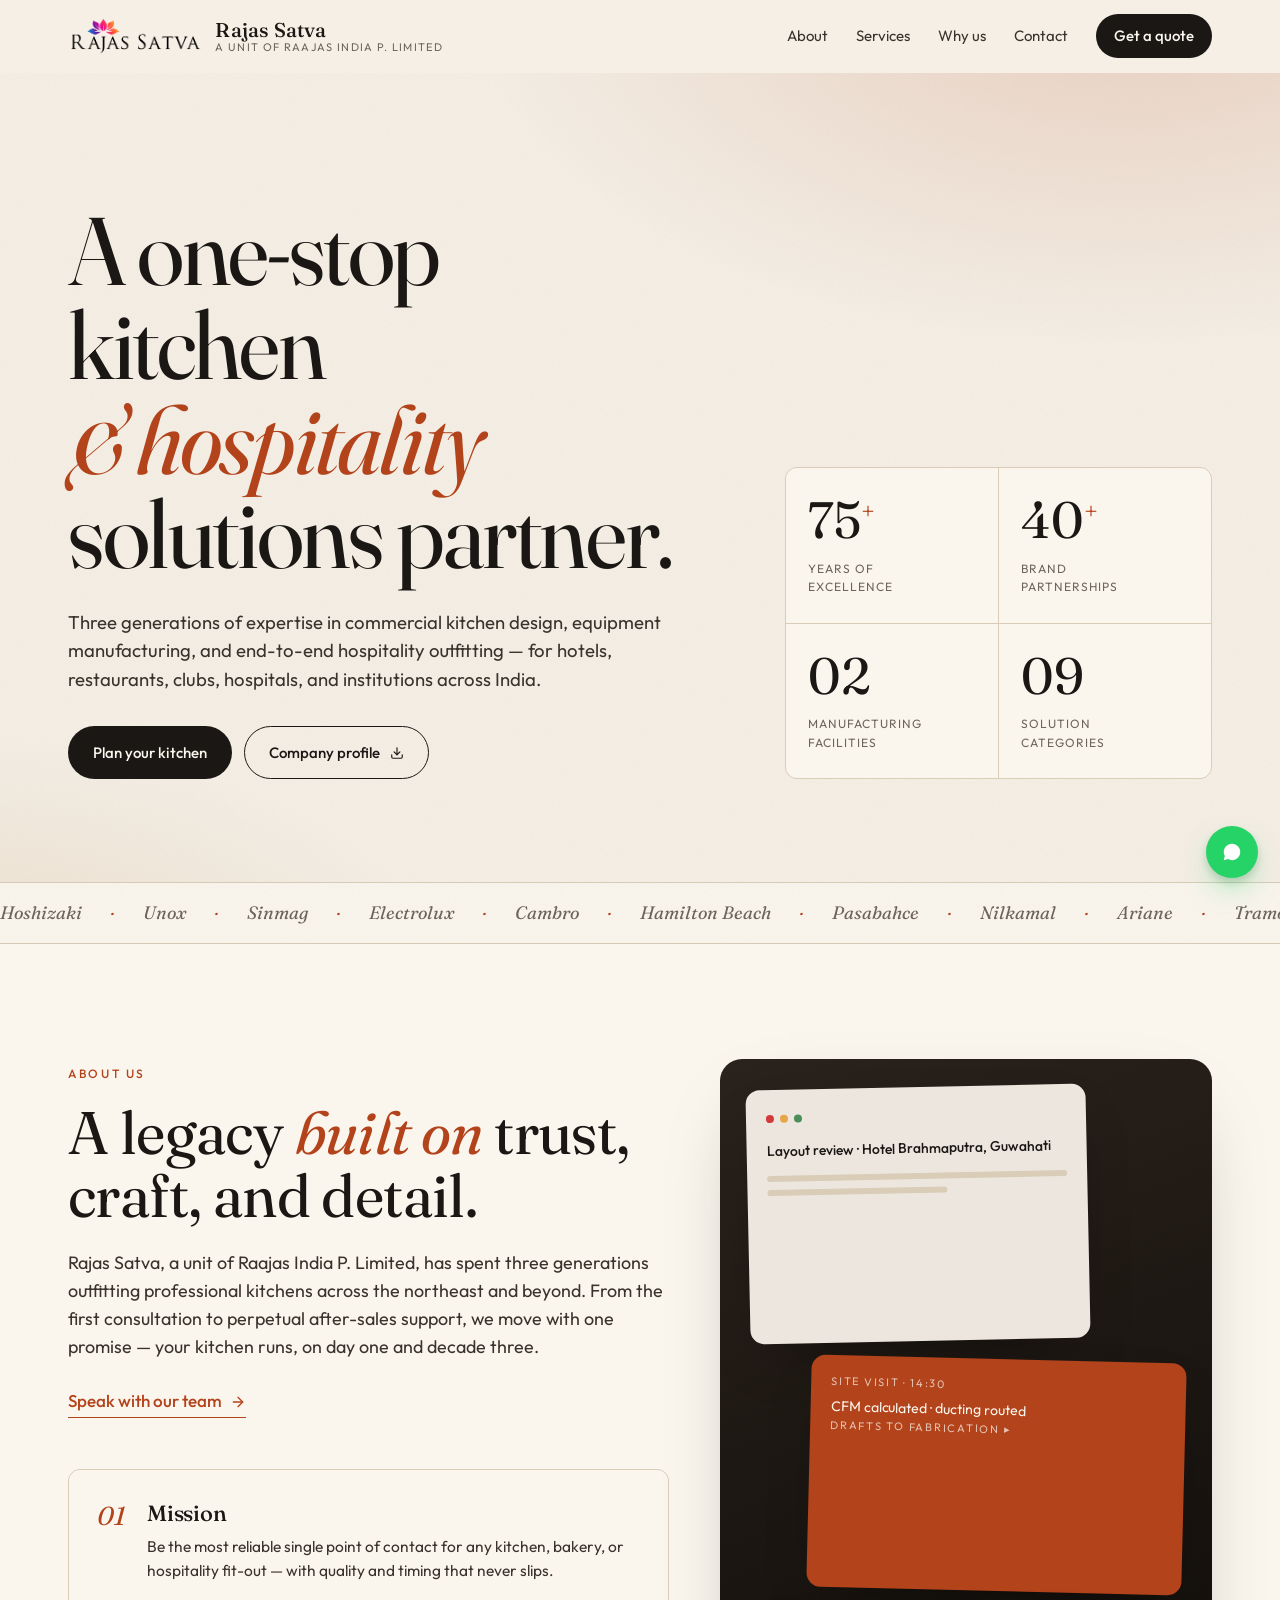
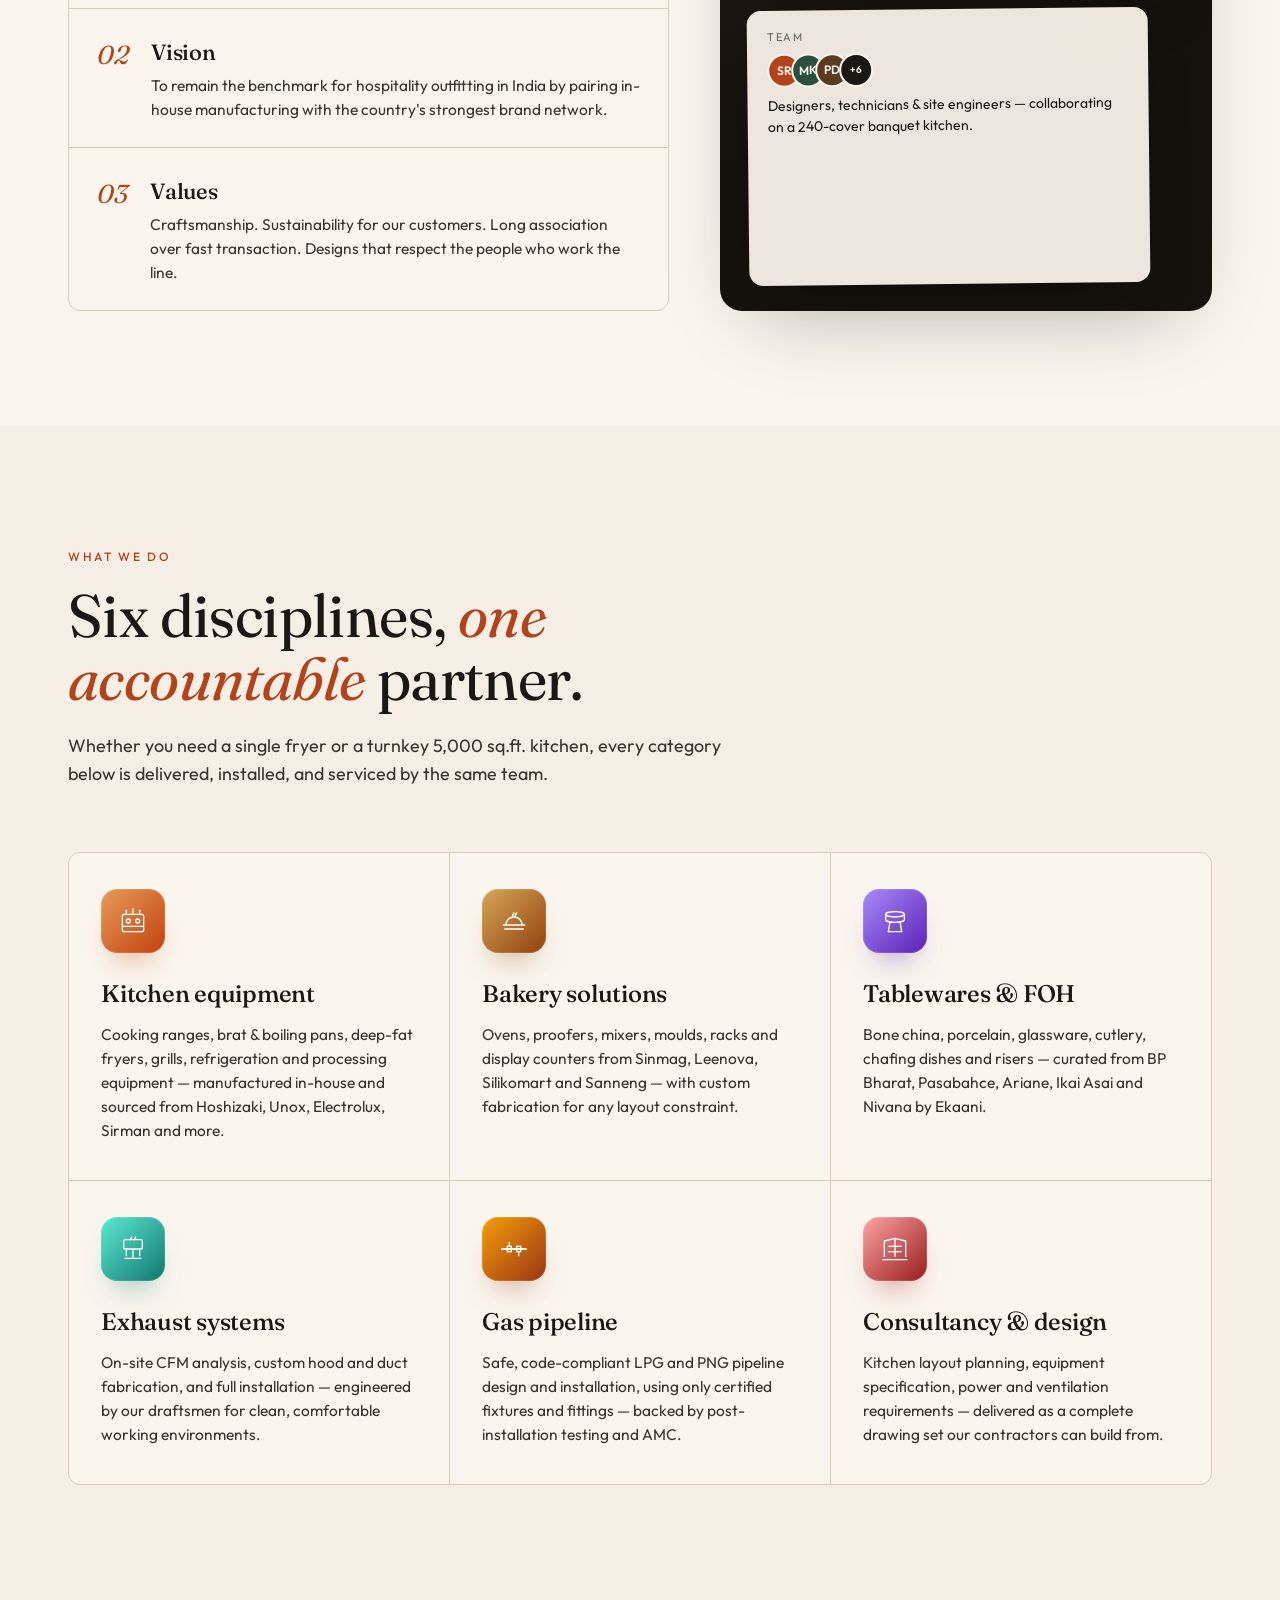
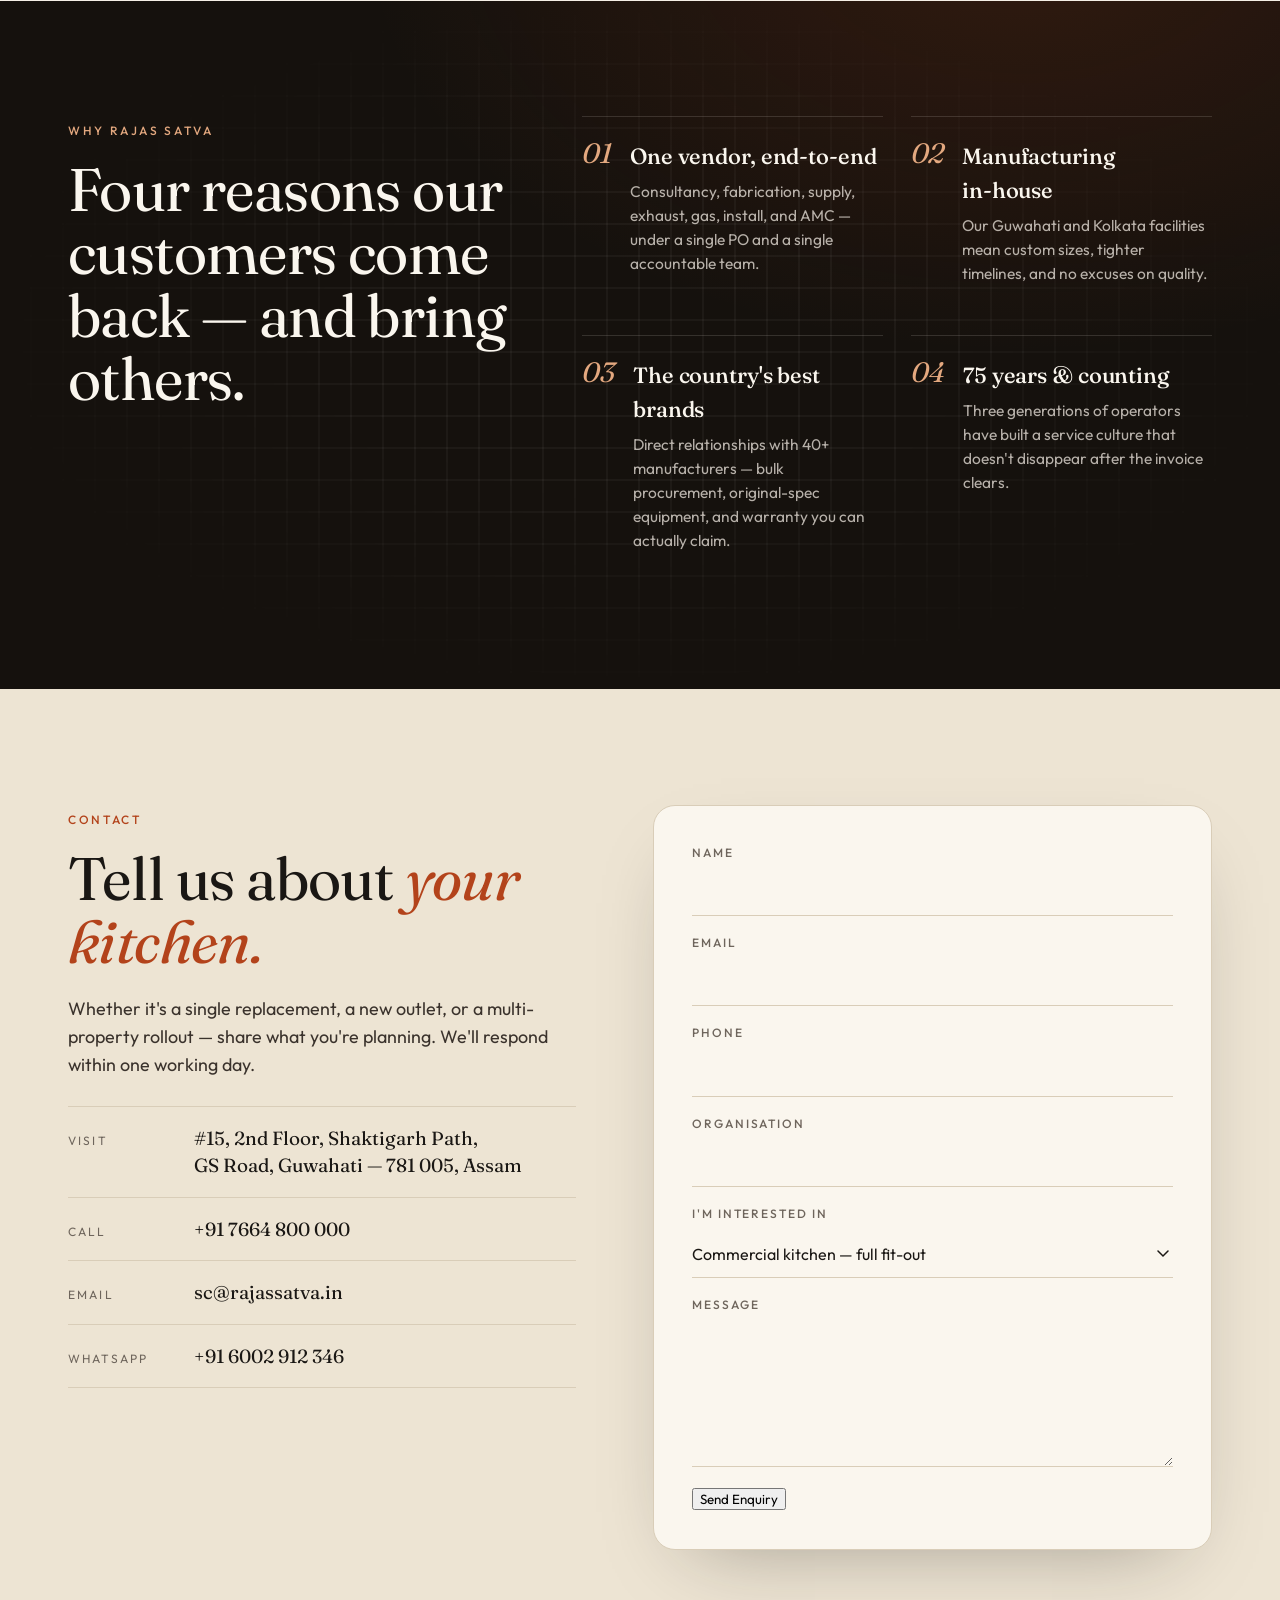
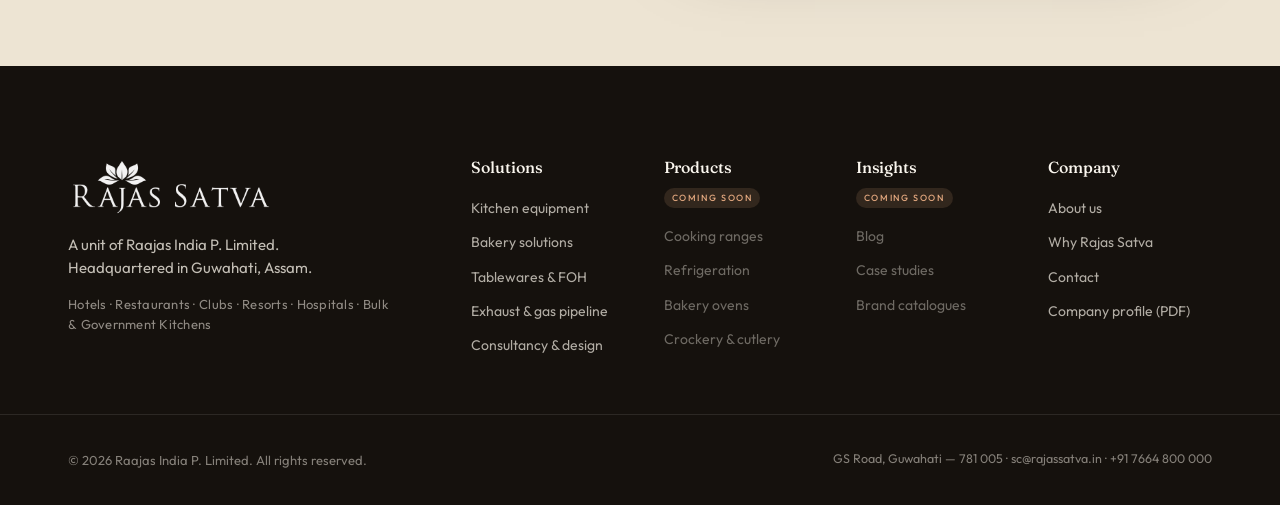
==== index.html @ ffe706c7 "Update index.html" ====
<!DOCTYPE html>
<html lang="en">
<head>
<meta charset="UTF-8" />
<meta name="viewport" content="width=device-width, initial-scale=1.0" />
<meta name="description" content="Rajas Satva — a 75-year legacy in commercial kitchen solutions, bakery equipment, exhaust & gas pipeline systems, and hospitality consultancy. Headquartered in Guwahati, Assam." />
<title>Rajas Satva — Commercial Kitchen Solutions & Hospitality Outfitting</title>
<link rel="preconnect" href="https://fonts.googleapis.com" />
<link rel="preconnect" href="https://fonts.gstatic.com" crossorigin />
<link href="https://fonts.googleapis.com/css2?family=Fraunces:opsz,wght@9..144,300;9..144,400;9..144,500;9..144,600&family=Outfit:wght@300;400;500;600;700&display=swap" rel="stylesheet" />
<link rel="icon" type="image/png" href="images/logo.png" />
<link rel="stylesheet" href="css/style.css" />
</head>
<body>

<a class="skip-link" href="#main">Skip to content</a>

<header class="site-header" id="siteHeader">
  <div class="header-inner">
    <a class="brand" href="#top" aria-label="Rajas Satva home">
      <img src="images/logo.png" alt="Rajas Satva" class="brand-mark" />
      <span class="brand-text">
        <span class="brand-name">Rajas Satva</span>
        <span class="brand-tag">A unit of Raajas India P. Limited</span>
      </span>
    </a>

    <button class="nav-toggle" id="navToggle" aria-controls="primaryNav" aria-expanded="false" aria-label="Toggle navigation">
      <span></span><span></span><span></span>
    </button>

    <nav class="primary-nav" id="primaryNav" aria-label="Primary">
      <a href="#about">About</a>
      <a href="#services">Services</a>
      <a href="#why">Why us</a>
      <a href="#contact">Contact</a>
      <a class="nav-cta" href="#contact">Get a quote</a>
    </nav>
  </div>
</header>

<main id="main">

<section class="hero" id="top">
  <div class="hero-grain" aria-hidden="true"></div>
  <div class="hero-grid">
    <div class="hero-copy">
      <h1 class="hero-title">
        <span class="title-line">A one-stop kitchen</span>
        <span class="title-line italic">&amp; hospitality</span>
        <span class="title-line">solutions partner.</span>
      </h1>
      <p class="hero-lede">
        Three generations of expertise in commercial kitchen design,
        equipment manufacturing, and end-to-end hospitality outfitting —
        for hotels, restaurants, clubs, hospitals, and institutions across India.
      </p>
      <div class="hero-ctas">
        <a class="btn btn-primary" href="#contact">Plan your kitchen</a>
        <a class="btn btn-ghost" href="assets/rajas-satva-company-profile.pdf" target="_blank" rel="noopener">
          <span>Company profile</span>
          <svg width="14" height="14" viewBox="0 0 24 24" fill="none" stroke="currentColor" stroke-width="2" stroke-linecap="round" stroke-linejoin="round" aria-hidden="true"><path d="M21 15v4a2 2 0 0 1-2 2H5a2 2 0 0 1-2-2v-4"/><polyline points="7 10 12 15 17 10"/><line x1="12" y1="15" x2="12" y2="3"/></svg>
        </a>
      </div>
    </div>

    <aside class="hero-stats" aria-label="Company facts">
      <div class="stat">
        <span class="stat-num">75<sup>+</sup></span>
        <span class="stat-label">Years of <br/>excellence</span>
      </div>
      <div class="stat">
        <span class="stat-num">40<sup>+</sup></span>
        <span class="stat-label">Brand <br/>partnerships</span>
      </div>
      <div class="stat">
        <span class="stat-num">02</span>
        <span class="stat-label">Manufacturing <br/>facilities</span>
      </div>
      <div class="stat">
        <span class="stat-num">09</span>
        <span class="stat-label">Solution <br/>categories</span>
      </div>
    </aside>
  </div>

  <div class="ticker" aria-hidden="true">
    <div class="ticker-track">
      <span>Hoshizaki</span><span>·</span><span>Unox</span><span>·</span><span>Sinmag</span><span>·</span><span>Electrolux</span><span>·</span><span>Cambro</span><span>·</span><span>Hamilton Beach</span><span>·</span><span>Pasabahce</span><span>·</span><span>Nilkamal</span><span>·</span><span>Ariane</span><span>·</span><span>Tramontina</span><span>·</span><span>Sirman</span><span>·</span><span>Leenova</span><span>·</span><span>Celfrost</span><span>·</span><span>IFB</span><span>·</span>
      <span>Hoshizaki</span><span>·</span><span>Unox</span><span>·</span><span>Sinmag</span><span>·</span><span>Electrolux</span><span>·</span><span>Cambro</span><span>·</span><span>Hamilton Beach</span><span>·</span><span>Pasabahce</span><span>·</span><span>Nilkamal</span><span>·</span><span>Ariane</span><span>·</span><span>Tramontina</span><span>·</span><span>Sirman</span><span>·</span><span>Leenova</span><span>·</span><span>Celfrost</span><span>·</span><span>IFB</span><span>·</span>
    </div>
  </div>
</section>

<section class="about" id="about">
  <div class="container about-grid">
    <div class="about-intro">
      <p class="eyebrow">About us</p>
      <h2 class="section-title">A legacy <em>built on</em> trust, craft, and detail.</h2>
      <p class="section-lede">
        Rajas Satva, a unit of Raajas India P. Limited, has spent three generations
        outfitting professional kitchens across the northeast and beyond.
        From the first consultation to perpetual after-sales support, we move
        with one promise — your kitchen runs, on day one and decade three.
      </p>
      <a class="link-arrow" href="#contact">Speak with our team
        <svg width="16" height="16" viewBox="0 0 24 24" fill="none" stroke="currentColor" stroke-width="2" stroke-linecap="round" stroke-linejoin="round" aria-hidden="true"><line x1="5" y1="12" x2="19" y2="12"/><polyline points="12 5 19 12 12 19"/></svg>
      </a>
    </div>

    <ul class="pillars" role="list">
      <li class="pillar">
        <span class="pillar-num">01</span>
        <h3>Mission</h3>
        <p>Be the most reliable single point of contact for any kitchen, bakery, or hospitality fit-out — with quality and timing that never slips.</p>
      </li>
      <li class="pillar">
        <span class="pillar-num">02</span>
        <h3>Vision</h3>
        <p>To remain the benchmark for hospitality outfitting in India by pairing in-house manufacturing with the country's strongest brand network.</p>
      </li>
      <li class="pillar">
        <span class="pillar-num">03</span>
        <h3>Values</h3>
        <p>Craftsmanship. Sustainability for our customers. Long association over fast transaction. Designs that respect the people who work the line.</p>
      </li>
    </ul>

    <figure class="collab" aria-hidden="true">
      <div class="collab-stack">
        <div class="collab-card collab-card--a">
          <span class="dot"></span><span class="dot"></span><span class="dot"></span>
          <p>Layout review · Hotel Brahmaputra, Guwahati</p>
          <div class="collab-bar"></div>
          <div class="collab-bar short"></div>
        </div>
        <div class="collab-card collab-card--b">
          <p class="tiny">Site visit · 14:30</p>
          <p>CFM calculated · ducting routed</p>
          <p class="tiny">Drafts to fabrication ▸</p>
        </div>
        <div class="collab-card collab-card--c">
          <p class="tiny">Team</p>
          <div class="avatars">
            <span class="av av-1">SR</span>
            <span class="av av-2">MK</span>
            <span class="av av-3">PD</span>
            <span class="av av-4">+6</span>
          </div>
          <p>Designers, technicians &amp; site engineers — collaborating on a 240-cover banquet kitchen.</p>
        </div>
      </div>
      <figcaption class="sr-only">Illustration of the Rajas Satva team collaborating on a kitchen project.</figcaption>
    </figure>
  </div>
</section>

<section class="services" id="services">
  <div class="container">
    <div class="section-head">
      <p class="eyebrow">What we do</p>
      <h2 class="section-title">Six disciplines, <em>one accountable</em> partner.</h2>
      <p class="section-lede">
        Whether you need a single fryer or a turnkey 5,000 sq.ft. kitchen,
        every category below is delivered, installed, and serviced by the same team.
      </p>
    </div>

    <div class="service-grid">

      <article class="service" style="--g1:#E89B5B; --g2:#C2410C;">
        <div class="service-icon">
          <svg viewBox="0 0 48 48" fill="none" aria-hidden="true">
            <rect x="8" y="14" width="32" height="26" rx="3" stroke="currentColor" stroke-width="2"/>
            <circle cx="17" cy="24" r="3" stroke="currentColor" stroke-width="2"/>
            <circle cx="31" cy="24" r="3" stroke="currentColor" stroke-width="2"/>
            <line x1="8" y1="32" x2="40" y2="32" stroke="currentColor" stroke-width="2"/>
            <line x1="14" y1="14" x2="14" y2="8" stroke="currentColor" stroke-width="2" stroke-linecap="round"/>
            <line x1="24" y1="14" x2="24" y2="6" stroke="currentColor" stroke-width="2" stroke-linecap="round"/>
            <line x1="34" y1="14" x2="34" y2="8" stroke="currentColor" stroke-width="2" stroke-linecap="round"/>
          </svg>
        </div>
        <h3>Kitchen equipment</h3>
        <p>Cooking ranges, brat &amp; boiling pans, deep-fat fryers, grills, refrigeration and processing equipment — manufactured in-house and sourced from Hoshizaki, Unox, Electrolux, Sirman and more.</p>
      </article>

      <article class="service" style="--g1:#D4A857; --g2:#92400E;">
        <div class="service-icon">
          <svg viewBox="0 0 48 48" fill="none" aria-hidden="true">
            <path d="M12 30c0-7 5-12 12-12s12 5 12 12" stroke="currentColor" stroke-width="2"/>
            <line x1="8" y1="30" x2="40" y2="30" stroke="currentColor" stroke-width="2" stroke-linecap="round"/>
            <line x1="10" y1="36" x2="38" y2="36" stroke="currentColor" stroke-width="2" stroke-linecap="round"/>
            <path d="M22 18c-1-3 1-5 2-6M26 18c-1-3 1-5 2-6" stroke="currentColor" stroke-width="2" stroke-linecap="round"/>
          </svg>
        </div>
        <h3>Bakery solutions</h3>
        <p>Ovens, proofers, mixers, moulds, racks and display counters from Sinmag, Leenova, Silikomart and Sanneng — with custom fabrication for any layout constraint.</p>
      </article>

      <article class="service" style="--g1:#A78BFA; --g2:#5B21B6;">
        <div class="service-icon">
          <svg viewBox="0 0 48 48" fill="none" aria-hidden="true">
            <ellipse cx="24" cy="14" rx="14" ry="4" stroke="currentColor" stroke-width="2"/>
            <path d="M10 14v8c0 2 6 4 14 4s14-2 14-4v-8" stroke="currentColor" stroke-width="2"/>
            <path d="M16 28l-2 12M32 28l2 12" stroke="currentColor" stroke-width="2" stroke-linecap="round"/>
            <line x1="14" y1="40" x2="34" y2="40" stroke="currentColor" stroke-width="2" stroke-linecap="round"/>
          </svg>
        </div>
        <h3>Tablewares &amp; FOH</h3>
        <p>Bone china, porcelain, glassware, cutlery, chafing dishes and risers — curated from BP Bharat, Pasabahce, Ariane, Ikai Asai and Nivana by Ekaani.</p>
      </article>

      <article class="service" style="--g1:#5EEAD4; --g2:#0F766E;">
        <div class="service-icon">
          <svg viewBox="0 0 48 48" fill="none" aria-hidden="true">
            <rect x="10" y="10" width="28" height="14" rx="2" stroke="currentColor" stroke-width="2"/>
            <path d="M14 24v10M24 24v14M34 24v10" stroke="currentColor" stroke-width="2" stroke-linecap="round"/>
            <path d="M22 6c0 2-2 2-2 4M28 6c0 2-2 2-2 4" stroke="currentColor" stroke-width="2" stroke-linecap="round"/>
            <line x1="12" y1="38" x2="36" y2="38" stroke="currentColor" stroke-width="2" stroke-linecap="round"/>
          </svg>
        </div>
        <h3>Exhaust systems</h3>
        <p>On-site CFM analysis, custom hood and duct fabrication, and full installation — engineered by our draftsmen for clean, comfortable working environments.</p>
      </article>

      <article class="service" style="--g1:#F59E0B; --g2:#9A3412;">
        <div class="service-icon">
          <svg viewBox="0 0 48 48" fill="none" aria-hidden="true">
            <line x1="6" y1="24" x2="42" y2="24" stroke="currentColor" stroke-width="3" stroke-linecap="round"/>
            <rect x="14" y="20" width="6" height="8" stroke="currentColor" stroke-width="2"/>
            <rect x="28" y="20" width="6" height="8" stroke="currentColor" stroke-width="2"/>
            <line x1="17" y1="20" x2="17" y2="14" stroke="currentColor" stroke-width="2" stroke-linecap="round"/>
            <line x1="31" y1="28" x2="31" y2="34" stroke="currentColor" stroke-width="2" stroke-linecap="round"/>
          </svg>
        </div>
        <h3>Gas pipeline</h3>
        <p>Safe, code-compliant LPG and PNG pipeline design and installation, using only certified fixtures and fittings — backed by post-installation testing and AMC.</p>
      </article>

      <article class="service" style="--g1:#FCA5A5; --g2:#991B1B;">
        <div class="service-icon">
          <svg viewBox="0 0 48 48" fill="none" aria-hidden="true">
            <path d="M8 36V12l16-4 16 4v24" stroke="currentColor" stroke-width="2" stroke-linejoin="round"/>
            <line x1="14" y1="20" x2="34" y2="20" stroke="currentColor" stroke-width="2"/>
            <line x1="14" y1="28" x2="34" y2="28" stroke="currentColor" stroke-width="2"/>
            <line x1="24" y1="8" x2="24" y2="36" stroke="currentColor" stroke-width="2"/>
            <line x1="6" y1="40" x2="42" y2="40" stroke="currentColor" stroke-width="2" stroke-linecap="round"/>
          </svg>
        </div>
        <h3>Consultancy &amp; design</h3>
        <p>Kitchen layout planning, equipment specification, power and ventilation requirements — delivered as a complete drawing set our contractors can build from.</p>
      </article>

    </div>
  </div>
</section>

<section class="why" id="why">
  <div class="container why-grid">
    <header class="why-head">
      <p class="eyebrow eyebrow-light">Why Rajas Satva</p>
      <h2 class="section-title section-title--light">Four reasons our customers come back — and bring others.</h2>
    </header>

    <ol class="why-list" role="list">
      <li>
        <span class="why-num">01</span>
        <div>
          <h3>One vendor, end&#8209;to&#8209;end</h3>
          <p>Consultancy, fabrication, supply, exhaust, gas, install, and AMC — under a single PO and a single accountable team.</p>
        </div>
      </li>
      <li>
        <span class="why-num">02</span>
        <div>
          <h3>Manufacturing in‑house</h3>
          <p>Our Guwahati and Kolkata facilities mean custom sizes, tighter timelines, and no excuses on quality.</p>
        </div>
      </li>
      <li>
        <span class="why-num">03</span>
        <div>
          <h3>The country's best brands</h3>
          <p>Direct relationships with 40+ manufacturers — bulk procurement, original-spec equipment, and warranty you can actually claim.</p>
        </div>
      </li>
      <li>
        <span class="why-num">04</span>
        <div>
          <h3>75 years &amp; counting</h3>
          <p>Three generations of operators have built a service culture that doesn't disappear after the invoice clears.</p>
        </div>
      </li>
    </ol>
  </div>
</section>

<section class="contact" id="contact">
  <div class="container contact-grid">
    <div class="contact-info">
      <p class="eyebrow">Contact</p>
      <h2 class="section-title">Tell us about <em>your kitchen.</em></h2>
      <p class="section-lede">
        Whether it's a single replacement, a new outlet, or a multi-property
        rollout — share what you're planning. We'll respond within one working day.
      </p>

      <ul class="contact-list" role="list">
        <li>
          <span class="ci-label">Visit</span>
          <span class="ci-value">#15, 2nd Floor, Shaktigarh Path,<br/>GS Road, Guwahati &mdash; 781 005, Assam</span>
        </li>
        <li>
          <span class="ci-label">Call</span>
          <a class="ci-value" href="tel:+917664800000">+91 7664 800 000</a>
        </li>
        <li>
          <span class="ci-label">Email</span>
          <a class="ci-value" href="mailto:sc@rajassatva.in">sc@rajassatva.in</a>
        </li>
        <li>
          <span class="ci-label">WhatsApp</span>
          <a class="ci-value" href="https://wa.me/916002912346" target="_blank" rel="noopener">+91 6002 912 346</a>
        </li>
      </ul>
    </div>

    <form 
  action="https://formsubmit.co/sco@rajassatva.in" 
  method="POST" 
  class="contact-form"
>

  <!-- Hidden settings -->

  <input type="hidden" name="_subject" value="New Enquiry - Rajas Satva">
  <input type="hidden" name="_captcha" value="false">
  <input type="hidden" name="_template" value="table">
  <input type="hidden" name="_next" value="https://rajassatva.com/thank-you.html">

  <!-- Form Fields -->

  <div class="field">
    <label>Name</label>
    <input type="text" name="name" required>
  </div>

  <div class="field">
    <label>Email</label>
    <input type="email" name="email" required>
  </div>

  <div class="field">
    <label>Phone</label>
    <input type="tel" name="phone">
  </div>

  <div class="field">
    <label>Organisation</label>
    <input type="text" name="organisation">
  </div>

  <div class="field">
    <label>I'm interested in</label>
    <select name="interest">
      <option>Commercial kitchen — full fit-out</option>
      <option>Bakery setup</option>
      <option>Equipment supply</option>
      <option>Tablewares & FOH</option>
      <option>Exhaust / gas pipeline</option>
      <option>Consultancy & design</option>
      <option>Something else</option>
    </select>
  </div>

  <div class="field">
    <label>Message</label>
    <textarea name="message" rows="5" required></textarea>
  </div>

<button type="submit">Send Enquiry</button>

</form>
  </div>
</section>

</main>

<footer class="site-footer">
  <div class="container footer-grid">
    <div class="footer-brand">
      <img src="images/logo.png" alt="Rajas Satva" class="brand-mark brand-mark--lg" />
      <p>A unit of Raajas India P. Limited.<br/>Headquartered in Guwahati, Assam.</p>
      <p class="footer-cred">Hotels · Restaurants · Clubs · Resorts · Hospitals · Bulk &amp; Government Kitchens</p>
    </div>

    <nav class="footer-nav" aria-label="Sitemap">
      <div>
        <h4>Solutions</h4>
        <ul>
          <li><a href="#services">Kitchen equipment</a></li>
          <li><a href="#services">Bakery solutions</a></li>
          <li><a href="#services">Tablewares &amp; FOH</a></li>
          <li><a href="#services">Exhaust &amp; gas pipeline</a></li>
          <li><a href="#services">Consultancy &amp; design</a></li>
        </ul>
      </div>
      <div>
        <h4>Products
          <span class="soon">Coming soon</span>
        </h4>
        <ul class="muted">
          <li><a href="#">Cooking ranges</a></li>
          <li><a href="#">Refrigeration</a></li>
          <li><a href="#">Bakery ovens</a></li>
          <li><a href="#">Crockery &amp; cutlery</a></li>
        </ul>
      </div>
      <div>
        <h4>Insights
          <span class="soon">Coming soon</span>
        </h4>
        <ul class="muted">
          <li><a href="#">Blog</a></li>
          <li><a href="#">Case studies</a></li>
          <li><a href="#">Brand catalogues</a></li>
        </ul>
      </div>
      <div>
        <h4>Company</h4>
        <ul>
          <li><a href="#about">About us</a></li>
          <li><a href="#why">Why Rajas Satva</a></li>
          <li><a href="#contact">Contact</a></li>
          <li><a href="assets/rajas-satva-company-profile.pdf" target="_blank" rel="noopener">Company profile (PDF)</a></li>
        </ul>
      </div>
    </nav>
  </div>

  <div class="footer-base">
    <div class="container footer-base-inner">
      <p>&copy; <span id="year">2026</span> Raajas India P. Limited. All rights reserved.</p>
      <p class="muted-small">GS Road, Guwahati — 781 005 · sc@rajassatva.in · +91 7664 800 000</p>
    </div>
  </div>
</footer>

<a href="https://wa.me/916002912346" class="whatsapp-fab" target="_blank" rel="noopener" aria-label="Chat on WhatsApp">
  <svg viewBox="0 0 32 32" width="22" height="22" aria-hidden="true">
    <path fill="currentColor" d="M19.11 17.43c-.27-.13-1.59-.78-1.84-.87-.25-.09-.43-.13-.6.13-.18.27-.69.87-.85 1.05-.16.18-.31.2-.58.07-.27-.13-1.13-.42-2.16-1.34-.8-.71-1.34-1.59-1.5-1.86-.16-.27-.02-.42.12-.55.12-.12.27-.31.4-.47.13-.16.18-.27.27-.45.09-.18.04-.34-.02-.47-.07-.13-.6-1.45-.83-1.99-.22-.52-.44-.45-.6-.46l-.51-.01c-.18 0-.47.07-.71.34-.25.27-.94.92-.94 2.24 0 1.32.97 2.6 1.1 2.78.13.18 1.9 2.91 4.6 4.08.64.28 1.14.45 1.53.58.64.2 1.22.17 1.68.1.51-.08 1.59-.65 1.81-1.27.22-.62.22-1.16.16-1.27-.07-.11-.25-.18-.52-.31zM16 4C9.37 4 4 9.37 4 16c0 2.12.55 4.11 1.51 5.84L4 28l6.34-1.65A11.94 11.94 0 0 0 16 28c6.63 0 12-5.37 12-12S22.63 4 16 4z"/>
  </svg>
</a>

<script src="js/main.js" defer></script>
</body>
</html>
---- css/style.css ----
/* =========================================================
   Rajas Satva — site styles
   Editorial / refined / warm-tonal aesthetic.
   Display: Fraunces · Body: Outfit
   ========================================================= */

:root {
  --ink: #1a1714;
  --ink-soft: #3a322c;
  --paper: #f5efe6;
  --paper-warm: #ede4d3;
  --cream: #faf6ee;
  --rule: #d9cdb8;
  --accent: #b3431b;       /* burnt copper */
  --accent-deep: #7d2d11;
  --accent-soft: #e3a87f;
  --gold: #b88845;
  --night: #15110d;
  --night-2: #1f1a14;
  --muted: #6e655c;

  --r-sm: 6px;
  --r-md: 12px;
  --r-lg: 22px;
  --r-xl: 36px;

  --shadow-1: 0 1px 0 rgba(26,23,20,0.04), 0 6px 14px -8px rgba(26,23,20,0.18);
  --shadow-2: 0 30px 80px -40px rgba(26,23,20,0.4);

  --max: 1240px;
  --pad: clamp(20px, 4vw, 48px);

  --serif: "Fraunces", "Cormorant Garamond", Georgia, serif;
  --sans: "Outfit", -apple-system, BlinkMacSystemFont, "Segoe UI", sans-serif;
}

* { box-sizing: border-box; }

html { scroll-behavior: smooth; }

body {
  margin: 0;
  font-family: var(--sans);
  color: var(--ink);
  background: var(--paper);
  font-size: 17px;
  line-height: 1.55;
  -webkit-font-smoothing: antialiased;
  text-rendering: optimizeLegibility;
}

img { max-width: 100%; display: block; }

a { color: inherit; text-decoration: none; }

button { font-family: inherit; cursor: pointer; }

.skip-link {
  position: absolute; left: -9999px; top: 0;
  background: var(--ink); color: var(--cream);
  padding: 10px 14px; border-radius: 4px; z-index: 100;
}
.skip-link:focus { left: 12px; top: 12px; }

.sr-only {
  position: absolute; width: 1px; height: 1px;
  padding: 0; margin: -1px; overflow: hidden;
  clip: rect(0,0,0,0); border: 0;
}

.container {
  max-width: var(--max);
  margin: 0 auto;
  padding-left: var(--pad);
  padding-right: var(--pad);
}

/* =========================================================
   HEADER
   ========================================================= */

.site-header {
  position: sticky;
  top: 0;
  z-index: 50;
  background: rgba(245, 239, 230, 0.78);
  backdrop-filter: saturate(140%) blur(14px);
  -webkit-backdrop-filter: saturate(140%) blur(14px);
  border-bottom: 1px solid transparent;
  transition: border-color .25s ease, background .25s ease;
}
.site-header.scrolled {
  border-bottom-color: var(--rule);
  background: rgba(245, 239, 230, 0.92);
}

.header-inner {
  max-width: var(--max);
  margin: 0 auto;
  padding: 14px var(--pad);
  display: flex;
  align-items: center;
  justify-content: space-between;
  gap: 24px;
}

.brand {
  display: inline-flex;
  align-items: center;
  gap: 12px;
  min-height: 44px;
}
.brand-mark { height: 42px; width: auto; }
.brand-mark--lg { height: 64px; }
.brand-text { display: flex; flex-direction: column; line-height: 1.05; }
.brand-name {
  font-family: var(--serif);
  font-weight: 500;
  font-size: 20px;
  letter-spacing: 0.01em;
}
.brand-tag {
  font-size: 11px;
  letter-spacing: 0.12em;
  text-transform: uppercase;
  color: var(--muted);
  margin-top: 2px;
}

.primary-nav {
  display: flex;
  align-items: center;
  gap: 28px;
  font-size: 15px;
}
.primary-nav a {
  position: relative;
  padding: 6px 0;
  color: var(--ink-soft);
  transition: color .2s ease;
}
.primary-nav a:hover { color: var(--accent); }
.primary-nav a:not(.nav-cta)::after {
  content: "";
  position: absolute;
  left: 0; right: 100%;
  bottom: -2px;
  height: 1px;
  background: currentColor;
  transition: right .25s ease;
}
.primary-nav a:not(.nav-cta):hover::after { right: 0; }

.nav-cta {
  background: var(--ink);
  color: var(--cream) !important;
  padding: 10px 18px !important;
  border-radius: 999px;
  font-weight: 500;
  transition: background .2s ease, transform .2s ease;
}
.nav-cta:hover {
  background: var(--accent);
  transform: translateY(-1px);
}

.nav-toggle {
  display: none;
  border: 1px solid var(--rule);
  background: transparent;
  border-radius: 8px;
  padding: 10px;
  width: 44px; height: 44px;
}
.nav-toggle span {
  display: block;
  width: 20px; height: 1.5px;
  background: var(--ink);
  margin: 4px auto;
  transition: transform .25s ease, opacity .25s ease;
}
.nav-toggle[aria-expanded="true"] span:nth-child(1) { transform: translateY(5.5px) rotate(45deg); }
.nav-toggle[aria-expanded="true"] span:nth-child(2) { opacity: 0; }
.nav-toggle[aria-expanded="true"] span:nth-child(3) { transform: translateY(-5.5px) rotate(-45deg); }

@media (max-width: 880px) {
  .nav-toggle { display: block; }
  .primary-nav {
    position: fixed;
    inset: 70px 0 auto 0;
    flex-direction: column;
    align-items: stretch;
    gap: 0;
    background: var(--cream);
    border-bottom: 1px solid var(--rule);
    padding: 8px var(--pad) 24px;
    transform: translateY(-110%);
    transition: transform .3s ease;
  }
  .primary-nav a {
    padding: 16px 0;
    border-bottom: 1px solid var(--rule);
  }
  .primary-nav .nav-cta { margin-top: 16px; align-self: start; }
  .primary-nav.is-open { transform: translateY(0); }
}

/* =========================================================
   TYPOGRAPHY UTILITIES
   ========================================================= */

.eyebrow {
  display: inline-block;
  font-size: 12px;
  letter-spacing: 0.22em;
  text-transform: uppercase;
  color: var(--accent);
  margin: 0 0 18px;
  font-weight: 500;
}
.eyebrow-light { color: var(--accent-soft); }

.section-title {
  font-family: var(--serif);
  font-weight: 400;
  font-size: clamp(34px, 5.2vw, 60px);
  line-height: 1.05;
  letter-spacing: -0.01em;
  margin: 0 0 22px;
  color: var(--ink);
}
.section-title em {
  font-style: italic;
  color: var(--accent);
  font-weight: 400;
}
.section-title--light { color: var(--cream); }
.section-title--light em { color: var(--accent-soft); }

.section-lede {
  font-size: clamp(16px, 1.4vw, 18px);
  color: var(--ink-soft);
  max-width: 56ch;
  margin: 0 0 28px;
}

.link-arrow {
  display: inline-flex;
  align-items: center;
  gap: 8px;
  font-weight: 500;
  border-bottom: 1px solid currentColor;
  padding-bottom: 2px;
  color: var(--accent);
  transition: gap .2s ease;
}
.link-arrow:hover { gap: 14px; }

/* =========================================================
   BUTTONS
   ========================================================= */

.btn {
  display: inline-flex;
  align-items: center;
  justify-content: center;
  gap: 10px;
  padding: 14px 24px;
  border-radius: 999px;
  font-weight: 500;
  font-size: 15px;
  border: 1px solid transparent;
  transition: transform .2s ease, background .2s ease, color .2s ease, border-color .2s ease, box-shadow .2s ease;
  cursor: pointer;
  white-space: nowrap;
}
.btn-primary {
  background: var(--ink);
  color: var(--cream);
}
.btn-primary:hover {
  background: var(--accent);
  transform: translateY(-1px);
  box-shadow: 0 12px 28px -16px var(--accent);
}
.btn-ghost {
  background: transparent;
  color: var(--ink);
  border-color: var(--ink);
}
.btn-ghost:hover {
  background: var(--ink);
  color: var(--cream);
}
.btn-block { width: 100%; padding: 16px 24px; }

/* =========================================================
   HERO
   ========================================================= */

.hero {
  position: relative;
  overflow: hidden;
  padding: clamp(48px, 8vw, 110px) 0 0;
  background:
    radial-gradient(1100px 600px at 88% -10%, rgba(179, 67, 27, 0.18), transparent 60%),
    radial-gradient(900px 500px at -5% 110%, rgba(184, 136, 69, 0.18), transparent 60%),
    var(--paper);
}
.hero-grain {
  position: absolute; inset: 0;
  pointer-events: none;
  background-image: url("data:image/svg+xml;utf8,<svg xmlns='http://www.w3.org/2000/svg' width='220' height='220'><filter id='n'><feTurbulence type='fractalNoise' baseFrequency='0.85' numOctaves='2' stitchTiles='stitch'/><feColorMatrix values='0 0 0 0 0.1  0 0 0 0 0.09  0 0 0 0 0.07  0 0 0 0.4 0'/></filter><rect width='100%' height='100%' filter='url(%23n)' opacity='0.45'/></svg>");
  opacity: 0.18;
  mix-blend-mode: multiply;
}

.hero-grid {
  max-width: var(--max);
  margin: 0 auto;
  padding: 0 var(--pad);
  display: grid;
  grid-template-columns: 1.5fr 1fr;
  gap: clamp(32px, 6vw, 96px);
  align-items: end;
  padding-bottom: clamp(60px, 8vw, 110px);
  position: relative;
  z-index: 1;
}

.hero-copy { padding-top: 28px; }

.hero-title {
  font-family: var(--serif);
  font-weight: 400;
  font-size: clamp(44px, 7.5vw, 96px);
  line-height: 0.98;
  letter-spacing: -0.025em;
  margin: 0 0 28px;
  color: var(--ink);
}
.title-line {
  display: block;
  opacity: 0;
  transform: translateY(20px);
  animation: rise .9s cubic-bezier(.2,.8,.2,1) forwards;
}
.title-line:nth-child(1) { animation-delay: .05s; }
.title-line:nth-child(2) { animation-delay: .18s; }
.title-line:nth-child(3) { animation-delay: .31s; }
.title-line.italic { font-style: italic; color: var(--accent); }

@keyframes rise {
  to { opacity: 1; transform: translateY(0); }
}

.hero-lede {
  max-width: 52ch;
  font-size: clamp(16px, 1.45vw, 19px);
  color: var(--ink-soft);
  margin: 0 0 32px;
  opacity: 0;
  animation: rise .9s cubic-bezier(.2,.8,.2,1) .42s forwards;
}

.hero-ctas {
  display: flex; flex-wrap: wrap; gap: 12px;
  opacity: 0;
  animation: rise .9s cubic-bezier(.2,.8,.2,1) .55s forwards;
}

.hero-stats {
  display: grid;
  grid-template-columns: repeat(2, 1fr);
  gap: 1px;
  background: var(--rule);
  border-radius: var(--r-md);
  overflow: hidden;
  border: 1px solid var(--rule);
  align-self: end;
  opacity: 0;
  transform: translateY(24px);
  animation: rise 1s cubic-bezier(.2,.8,.2,1) .65s forwards;
}
.stat {
  background: var(--cream);
  padding: 26px 22px;
  display: flex;
  flex-direction: column;
  gap: 14px;
  min-height: 130px;
  transition: background .2s ease;
}
.stat:hover { background: var(--paper-warm); }
.stat-num {
  font-family: var(--serif);
  font-size: clamp(36px, 4vw, 52px);
  line-height: 1;
  font-weight: 400;
  color: var(--ink);
}
.stat-num sup {
  font-size: 0.5em;
  color: var(--accent);
  vertical-align: super;
}
.stat-label {
  font-size: 12px;
  letter-spacing: 0.08em;
  text-transform: uppercase;
  color: var(--muted);
}

@media (max-width: 880px) {
  .hero-grid { grid-template-columns: 1fr; align-items: stretch; }
  .hero-stats { grid-template-columns: repeat(4, 1fr); }
  .stat { min-height: 110px; padding: 18px 14px; }
}
@media (max-width: 560px) {
  .hero-stats { grid-template-columns: repeat(2, 1fr); }
}

/* Brand ticker */
.ticker {
  border-top: 1px solid var(--rule);
  border-bottom: 1px solid var(--rule);
  background: var(--cream);
  overflow: hidden;
  padding: 16px 0;
}
.ticker-track {
  display: flex;
  gap: 28px;
  white-space: nowrap;
  font-family: var(--serif);
  font-style: italic;
  font-size: 18px;
  color: var(--muted);
  animation: ticker 50s linear infinite;
  width: max-content;
}
.ticker-track span:nth-child(even) { color: var(--accent); }
@keyframes ticker {
  from { transform: translateX(0); }
  to { transform: translateX(-50%); }
}

/* =========================================================
   ABOUT
   ========================================================= */

.about {
  padding: clamp(72px, 9vw, 130px) 0;
  background: var(--cream);
  position: relative;
}

.about-grid {
  display: grid;
  grid-template-columns: 1.1fr 0.9fr;
  grid-template-rows: auto auto;
  gap: clamp(28px, 4vw, 64px);
}

.about-intro { grid-column: 1 / 2; grid-row: 1 / 2; }
.collab { grid-column: 2 / 3; grid-row: 1 / 3; align-self: stretch; }
.pillars { grid-column: 1 / 2; grid-row: 2 / 3; }

@media (max-width: 980px) {
  .about-grid { grid-template-columns: 1fr; }
  .about-intro, .collab, .pillars { grid-column: auto; grid-row: auto; }
}

.pillars {
  list-style: none;
  margin: 0; padding: 0;
  display: grid;
  gap: 1px;
  background: var(--rule);
  border: 1px solid var(--rule);
  border-radius: var(--r-md);
  overflow: hidden;
}
.pillar {
  background: var(--cream);
  padding: 26px 28px;
  display: grid;
  grid-template-columns: auto 1fr;
  column-gap: 22px;
  row-gap: 4px;
  transition: background .25s ease;
}
.pillar:hover { background: var(--paper-warm); }
.pillar-num {
  grid-row: 1 / 3;
  font-family: var(--serif);
  font-style: italic;
  font-size: 26px;
  color: var(--accent);
  align-self: start;
}
.pillar h3 {
  margin: 0;
  font-family: var(--serif);
  font-size: 22px;
  font-weight: 500;
  letter-spacing: -0.01em;
}
.pillar p {
  margin: 0;
  color: var(--ink-soft);
  font-size: 15.5px;
}

/* Collab visual */
.collab {
  position: relative;
  margin: 0;
  min-height: 380px;
  border-radius: var(--r-lg);
  background:
    linear-gradient(160deg, #2a221c, #15110d 70%);
  overflow: hidden;
  padding: 28px;
  color: var(--cream);
  box-shadow: var(--shadow-2);
}
.collab::before {
  content: "";
  position: absolute;
  inset: -40% -40% auto auto;
  width: 380px; height: 380px;
  background: radial-gradient(closest-side, rgba(227, 168, 127, 0.45), transparent 70%);
  filter: blur(20px);
  pointer-events: none;
}
.collab-stack {
  position: relative;
  height: 100%;
  display: grid;
  gap: 18px;
}
.collab-card {
  background: rgba(245, 239, 230, 0.96);
  color: var(--ink);
  border-radius: 14px;
  padding: 18px 20px;
  box-shadow: 0 24px 60px -30px rgba(0,0,0,0.55);
  font-size: 14px;
  line-height: 1.5;
}
.collab-card .tiny { font-size: 11px; letter-spacing: 0.16em; text-transform: uppercase; color: var(--muted); margin: 0 0 6px; }
.collab-card p { margin: 0; }
.collab-card p + p { margin-top: 6px; }
.collab-card--a {
  width: 78%;
  transform: rotate(-1.2deg) translateY(0);
}
.collab-card--a .dot {
  display: inline-block; width: 8px; height: 8px; border-radius: 50%;
  background: #d23b3b; margin-right: 6px;
}
.collab-card--a .dot:nth-child(2) { background: #e7a64a; }
.collab-card--a .dot:nth-child(3) { background: #4a8f5a; }
.collab-card--a p { margin-top: 12px; font-weight: 500; }
.collab-bar { height: 6px; background: var(--rule); border-radius: 3px; margin-top: 14px; }
.collab-bar.short { width: 60%; margin-top: 8px; }

.collab-card--b {
  width: 86%;
  margin-left: auto;
  transform: rotate(1.4deg);
  background: var(--accent);
  color: var(--cream);
}
.collab-card--b .tiny { color: rgba(250, 246, 238, 0.7); }

.collab-card--c {
  width: 92%;
  transform: rotate(-0.6deg);
}
.avatars { display: flex; gap: -8px; margin: 8px 0; }
.av {
  display: inline-grid;
  place-items: center;
  width: 34px; height: 34px;
  border-radius: 50%;
  font-size: 12px;
  font-weight: 600;
  color: var(--cream);
  border: 2px solid var(--cream);
  margin-right: -10px;
}
.av-1 { background: #b3431b; }
.av-2 { background: #2a4f3e; }
.av-3 { background: #5b3a1f; }
.av-4 { background: #1a1714; font-size: 10px; }

/* =========================================================
   SERVICES
   ========================================================= */

.services {
  padding: clamp(72px, 9vw, 130px) 0;
  background: var(--paper);
}
.section-head {
  max-width: 720px;
  margin-bottom: clamp(40px, 5vw, 64px);
}

.service-grid {
  display: grid;
  grid-template-columns: repeat(3, 1fr);
  gap: 1px;
  background: var(--rule);
  border: 1px solid var(--rule);
  border-radius: var(--r-md);
  overflow: hidden;
}
@media (max-width: 900px) {
  .service-grid { grid-template-columns: repeat(2, 1fr); }
}
@media (max-width: 580px) {
  .service-grid { grid-template-columns: 1fr; }
}

.service {
  background: var(--cream);
  padding: 36px 32px 38px;
  position: relative;
  transition: background .25s ease, transform .25s ease;
  isolation: isolate;
}
.service::before {
  content: "";
  position: absolute;
  left: 0; right: 0; top: 0;
  height: 3px;
  background: linear-gradient(90deg, var(--g1), var(--g2));
  transform: scaleX(0);
  transform-origin: left center;
  transition: transform .35s ease;
}
.service:hover { background: var(--paper-warm); }
.service:hover::before { transform: scaleX(1); }

.service-icon {
  width: 64px; height: 64px;
  border-radius: 16px;
  display: grid; place-items: center;
  background: linear-gradient(135deg, var(--g1), var(--g2));
  color: white;
  margin-bottom: 22px;
  box-shadow:
    0 18px 32px -18px color-mix(in oklab, var(--g2) 70%, transparent),
    inset 0 0 0 1px rgba(255,255,255,0.12);
}
.service-icon svg { width: 32px; height: 32px; }

.service h3 {
  font-family: var(--serif);
  font-weight: 500;
  font-size: 24px;
  letter-spacing: -0.01em;
  margin: 0 0 10px;
}
.service p {
  margin: 0;
  font-size: 15.5px;
  color: var(--ink-soft);
}

/* =========================================================
   WHY
   ========================================================= */

.why {
  background: radial-gradient(1100px 700px at 80% -10%, rgba(179, 67, 27, 0.18), transparent 60%), var(--night);
  color: var(--cream);
  padding: clamp(72px, 9vw, 130px) 0;
  position: relative;
  overflow: hidden;
}
.why::before {
  content: "";
  position: absolute;
  inset: 0;
  background-image:
    linear-gradient(transparent 95%, rgba(255,255,255,0.04) 95%),
    linear-gradient(90deg, transparent 95%, rgba(255,255,255,0.04) 95%);
  background-size: 32px 32px;
  pointer-events: none;
  mask-image: radial-gradient(ellipse at center, black 30%, transparent 75%);
}

.why-grid {
  display: grid;
  grid-template-columns: 1fr 1.4fr;
  gap: clamp(32px, 5vw, 80px);
  align-items: start;
  position: relative;
}
@media (max-width: 900px) { .why-grid { grid-template-columns: 1fr; } }

.why-head { color: var(--cream); }
.why-head .section-lede { color: rgba(245, 239, 230, 0.7); }

.why-list {
  list-style: none;
  margin: 0; padding: 0;
  display: grid;
  grid-template-columns: 1fr 1fr;
  gap: 28px;
}
@media (max-width: 700px) { .why-list { grid-template-columns: 1fr; } }

.why-list li {
  display: grid;
  grid-template-columns: auto 1fr;
  gap: 18px;
  padding: 22px 4px 22px 0;
  border-top: 1px solid rgba(245, 239, 230, 0.14);
}
.why-num {
  font-family: var(--serif);
  font-style: italic;
  font-size: 28px;
  color: var(--accent-soft);
  line-height: 1;
}
.why-list h3 {
  font-family: var(--serif);
  font-weight: 500;
  font-size: 22px;
  margin: 0 0 6px;
  letter-spacing: -0.005em;
}
.why-list p {
  margin: 0;
  color: rgba(245, 239, 230, 0.72);
  font-size: 15.5px;
}

/* =========================================================
   CONTACT
   ========================================================= */

.contact {
  padding: clamp(72px, 9vw, 130px) 0;
  background: var(--paper-warm);
}
.contact-grid {
  display: grid;
  grid-template-columns: 1fr 1.1fr;
  gap: clamp(36px, 6vw, 88px);
  align-items: start;
}
@media (max-width: 900px) { .contact-grid { grid-template-columns: 1fr; } }

.contact-list {
  list-style: none;
  margin: 28px 0 0;
  padding: 0;
  border-top: 1px solid var(--rule);
}
.contact-list li {
  display: grid;
  grid-template-columns: 110px 1fr;
  gap: 16px;
  padding: 18px 0;
  border-bottom: 1px solid var(--rule);
  align-items: baseline;
}
.ci-label {
  font-size: 12px;
  letter-spacing: 0.18em;
  text-transform: uppercase;
  color: var(--muted);
}
.ci-value {
  font-family: var(--serif);
  font-size: 19px;
  color: var(--ink);
  line-height: 1.4;
}
a.ci-value { transition: color .2s ease; }
a.ci-value:hover { color: var(--accent); }

.contact-form {
  background: var(--cream);
  border: 1px solid var(--rule);
  border-radius: var(--r-lg);
  padding: clamp(24px, 3vw, 38px);
  box-shadow: var(--shadow-2);
}
.field { display: flex; flex-direction: column; gap: 8px; margin-bottom: 18px; }
.field-row {
  display: grid;
  grid-template-columns: 1fr 1fr;
  gap: 18px;
}
@media (max-width: 520px) { .field-row { grid-template-columns: 1fr; } }

.field label {
  font-size: 12px;
  letter-spacing: 0.16em;
  text-transform: uppercase;
  color: var(--muted);
  font-weight: 500;
}
.field input,
.field select,
.field textarea {
  font: inherit;
  color: var(--ink);
  background: transparent;
  border: none;
  border-bottom: 1px solid var(--rule);
  padding: 10px 0;
  font-size: 16px;
  border-radius: 0;
  transition: border-color .2s ease;
}
.field input:focus,
.field select:focus,
.field textarea:focus {
  outline: none;
  border-bottom-color: var(--accent);
}
.field textarea {
  resize: vertical;
  min-height: 120px;
  font-family: inherit;
}
.field select {
  appearance: none;
  -webkit-appearance: none;
  background-image: url("data:image/svg+xml;utf8,<svg xmlns='http://www.w3.org/2000/svg' width='12' height='8' viewBox='0 0 12 8' fill='none'><path d='M1 1l5 5 5-5' stroke='%231a1714' stroke-width='1.5' stroke-linecap='round'/></svg>");
  background-repeat: no-repeat;
  background-position: right 4px center;
  padding-right: 24px;
}

.hp { position: absolute; left: -9999px; width: 1px; height: 1px; overflow: hidden; }

.btn-spinner {
  width: 14px; height: 14px;
  border-radius: 50%;
  border: 2px solid rgba(250, 246, 238, 0.3);
  border-top-color: var(--cream);
  display: none;
  animation: spin 0.7s linear infinite;
}
.btn.is-loading .btn-spinner { display: inline-block; }
.btn.is-loading .btn-label { opacity: 0.6; }
@keyframes spin { to { transform: rotate(360deg); } }

.form-status {
  margin: 14px 0 0;
  font-size: 14px;
  min-height: 1.4em;
}
.form-status.is-success { color: #2a6e3f; }
.form-status.is-error { color: #b14034; }

/* =========================================================
   FOOTER
   ========================================================= */

.site-footer {
  background: var(--night);
  color: rgba(245, 239, 230, 0.78);
  padding: clamp(60px, 7vw, 90px) 0 0;
  position: relative;
}

.footer-grid {
  display: grid;
  grid-template-columns: 1.1fr 2.4fr;
  gap: clamp(32px, 5vw, 72px);
  padding-bottom: 56px;
}
@media (max-width: 900px) { .footer-grid { grid-template-columns: 1fr; } }

.footer-brand p {
  margin: 14px 0 8px;
  max-width: 36ch;
  font-size: 15px;
  line-height: 1.55;
}
.footer-cred {
  font-size: 13px !important;
  color: rgba(245, 239, 230, 0.55);
  letter-spacing: 0.02em;
}
.footer-brand .brand-mark--lg {
  filter: brightness(0) invert(1);
  opacity: 0.95;
}

.footer-nav {
  display: grid;
  grid-template-columns: repeat(4, 1fr);
  gap: 28px;
}
@media (max-width: 720px) { .footer-nav { grid-template-columns: repeat(2, 1fr); } }

.footer-nav h4 {
  font-family: var(--serif);
  font-weight: 500;
  font-size: 16px;
  color: var(--cream);
  margin: 0 0 14px;
  letter-spacing: -0.005em;
  display: flex;
  align-items: center;
  gap: 8px;
  flex-wrap: wrap;
}
.footer-nav ul {
  list-style: none;
  margin: 0; padding: 0;
  display: grid;
  gap: 8px;
}
.footer-nav a {
  font-size: 14px;
  color: rgba(245, 239, 230, 0.7);
  transition: color .2s ease;
}
.footer-nav a:hover { color: var(--accent-soft); }
.footer-nav .muted a {
  color: rgba(245, 239, 230, 0.4);
  pointer-events: none;
}

.soon {
  display: inline-block;
  font-size: 9px;
  letter-spacing: 0.18em;
  text-transform: uppercase;
  background: rgba(227, 168, 127, 0.14);
  color: var(--accent-soft);
  padding: 3px 8px;
  border-radius: 999px;
  font-family: var(--sans);
  font-weight: 500;
}

.footer-base {
  border-top: 1px solid rgba(245, 239, 230, 0.1);
  padding: 22px 0;
  font-size: 13px;
}
.footer-base-inner {
  display: flex;
  flex-wrap: wrap;
  justify-content: space-between;
  gap: 12px;
  color: rgba(245, 239, 230, 0.5);
}
.muted-small { font-size: 12.5px; }

/* =========================================================
   WHATSAPP FAB
   ========================================================= */

.whatsapp-fab {
  position: fixed;
  bottom: 22px;
  right: 22px;
  z-index: 60;
  width: 52px; height: 52px;
  border-radius: 50%;
  background: #25D366;
  color: white;
  display: grid; place-items: center;
  box-shadow: 0 14px 30px -10px rgba(37, 211, 102, 0.6), 0 4px 8px rgba(0,0,0,0.15);
  transition: transform .25s ease, box-shadow .25s ease;
}
.whatsapp-fab:hover {
  transform: translateY(-2px) scale(1.04);
}
@media (max-width: 600px) {
  .whatsapp-fab { width: 48px; height: 48px; bottom: 16px; right: 16px; }
}

/* =========================================================
   REDUCED MOTION
   ========================================================= */
@media (prefers-reduced-motion: reduce) {
  *, *::before, *::after {
    animation-duration: 0.001ms !important;
    animation-iteration-count: 1 !important;
    transition-duration: 0.001ms !important;
    scroll-behavior: auto !important;
  }
  .ticker-track { animation: none; }
}
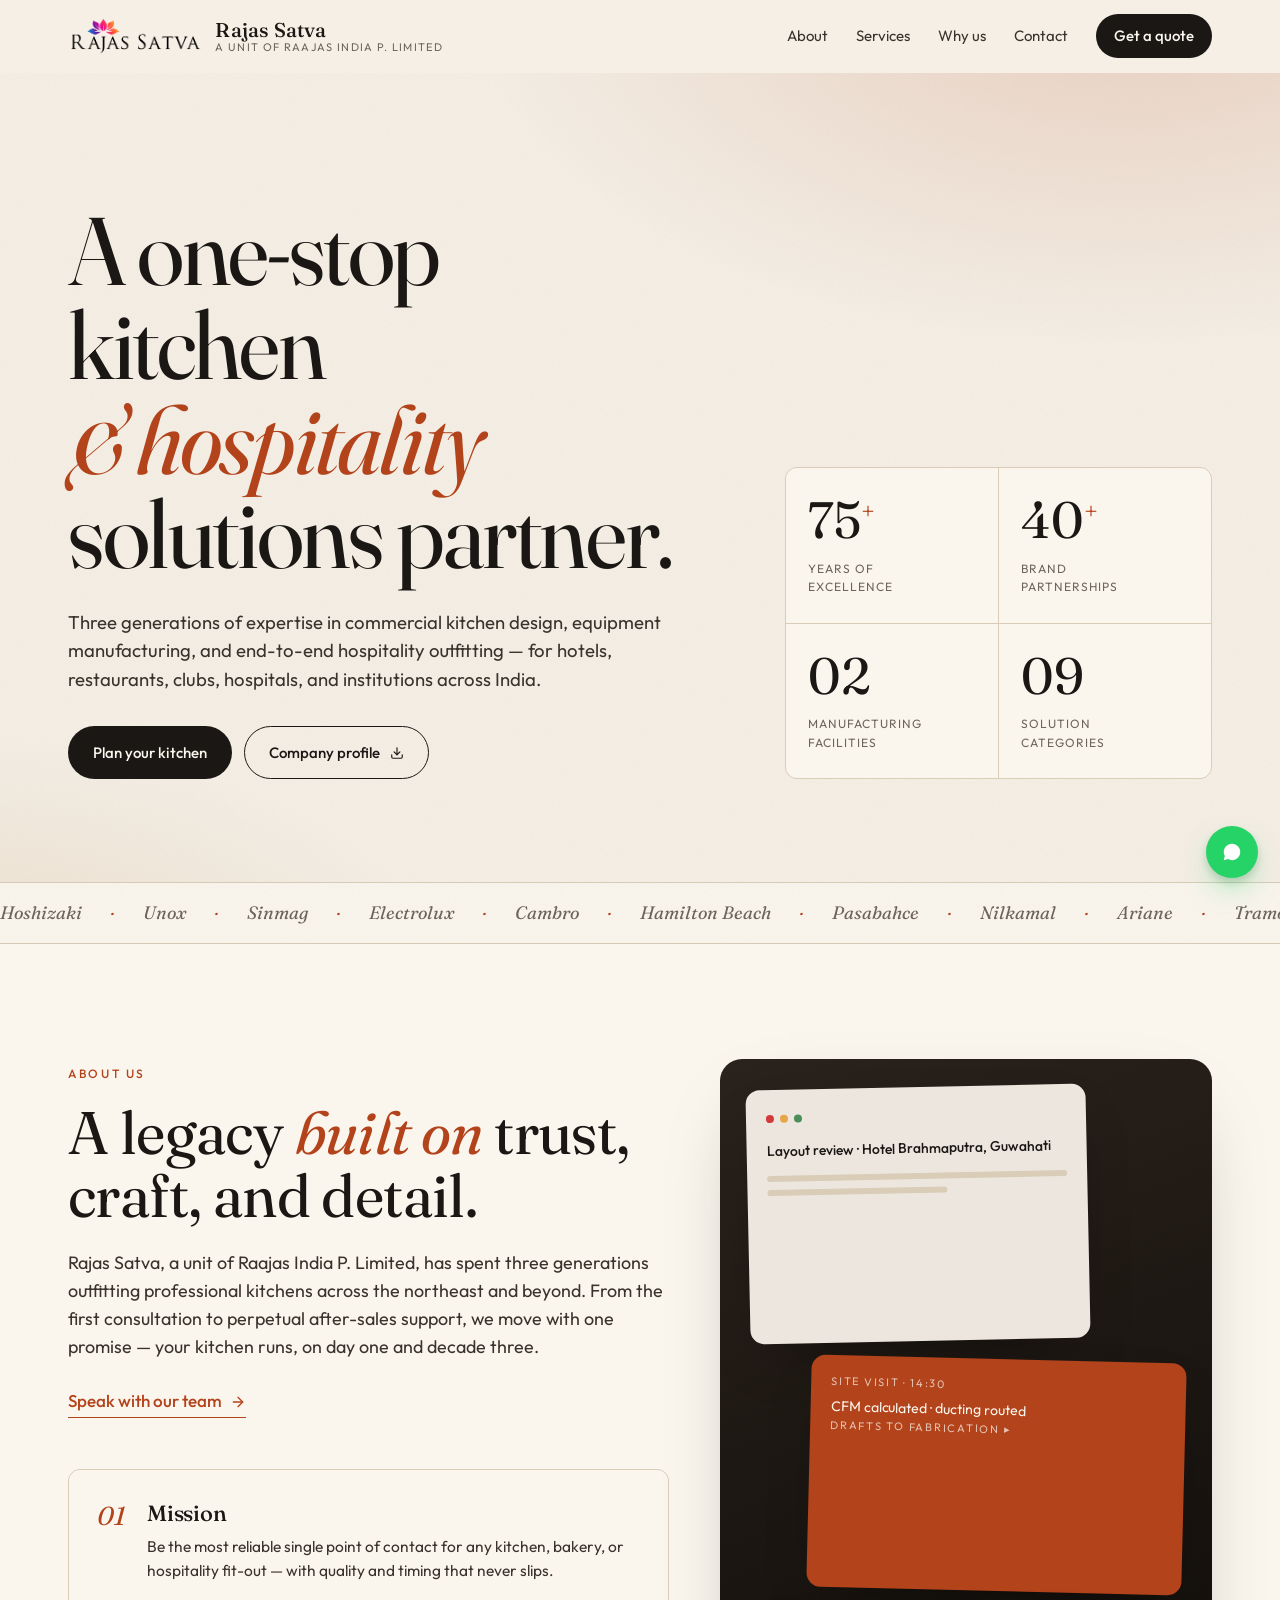
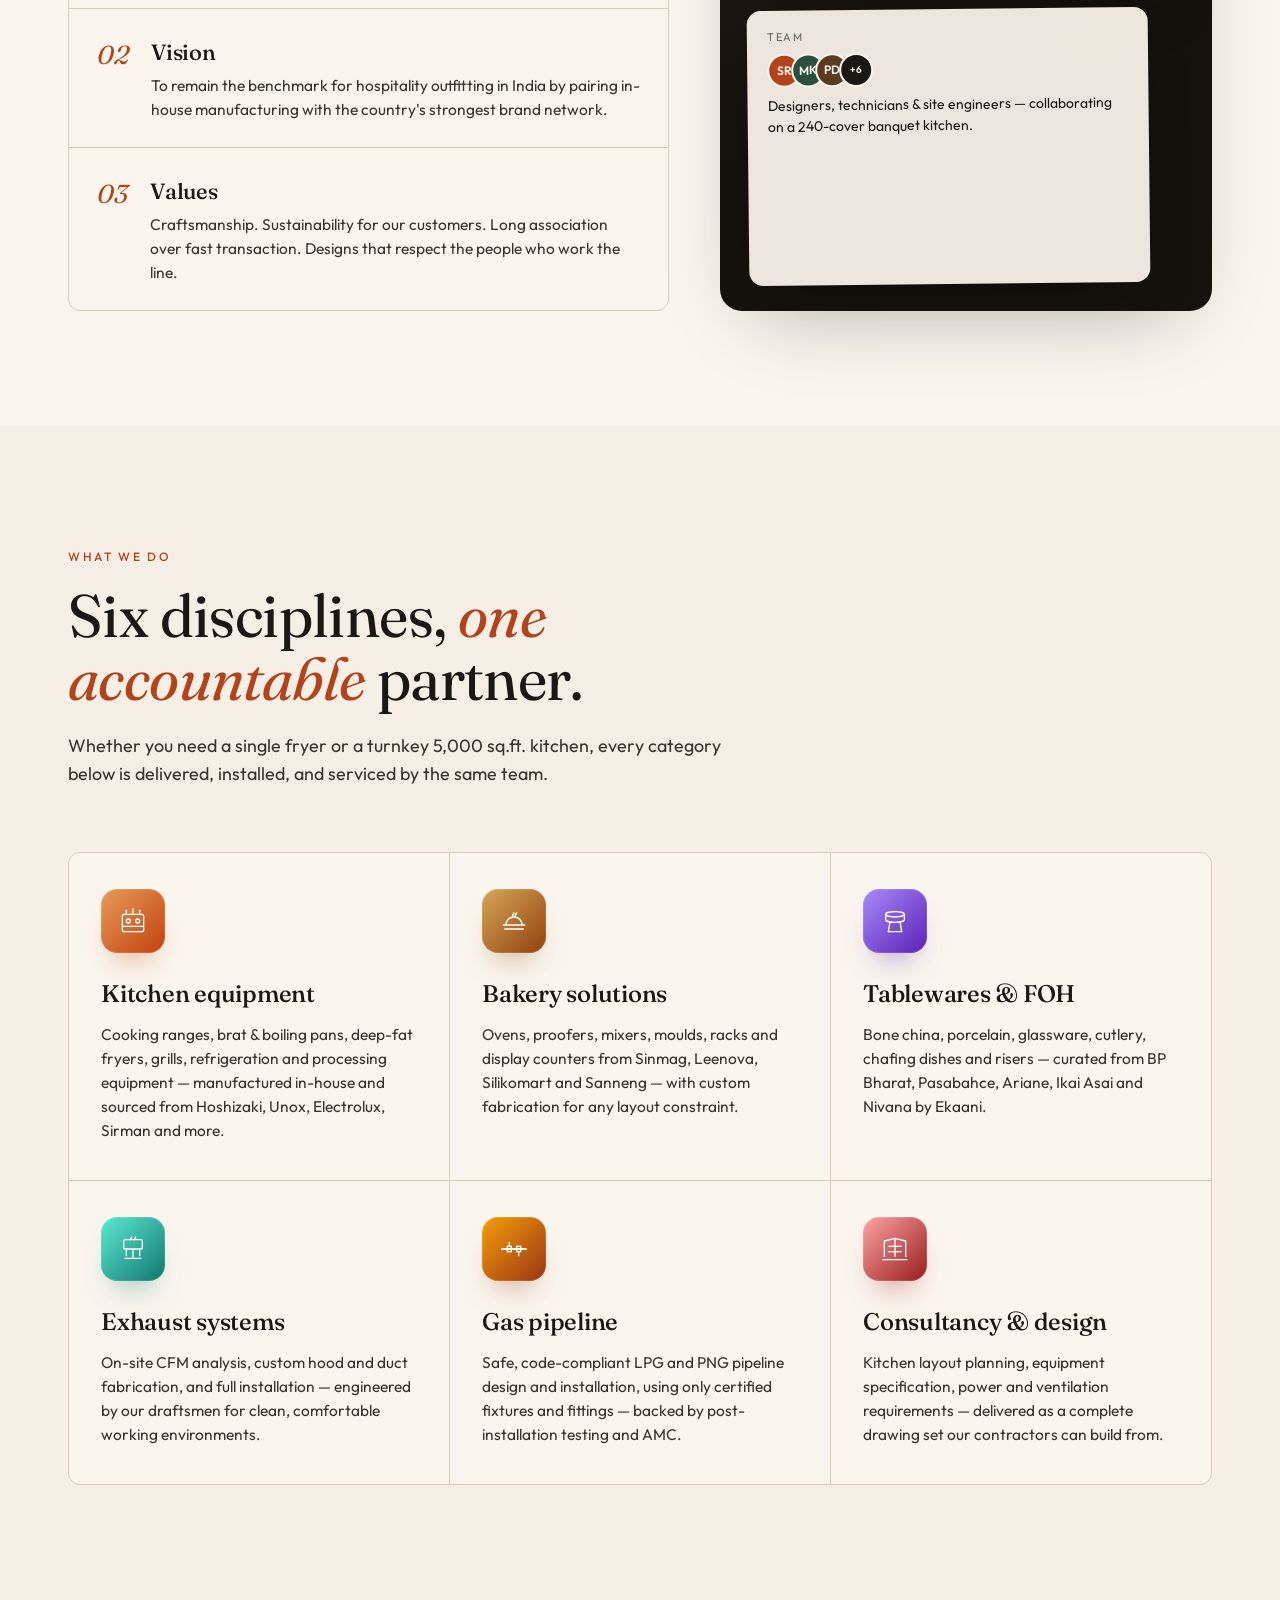
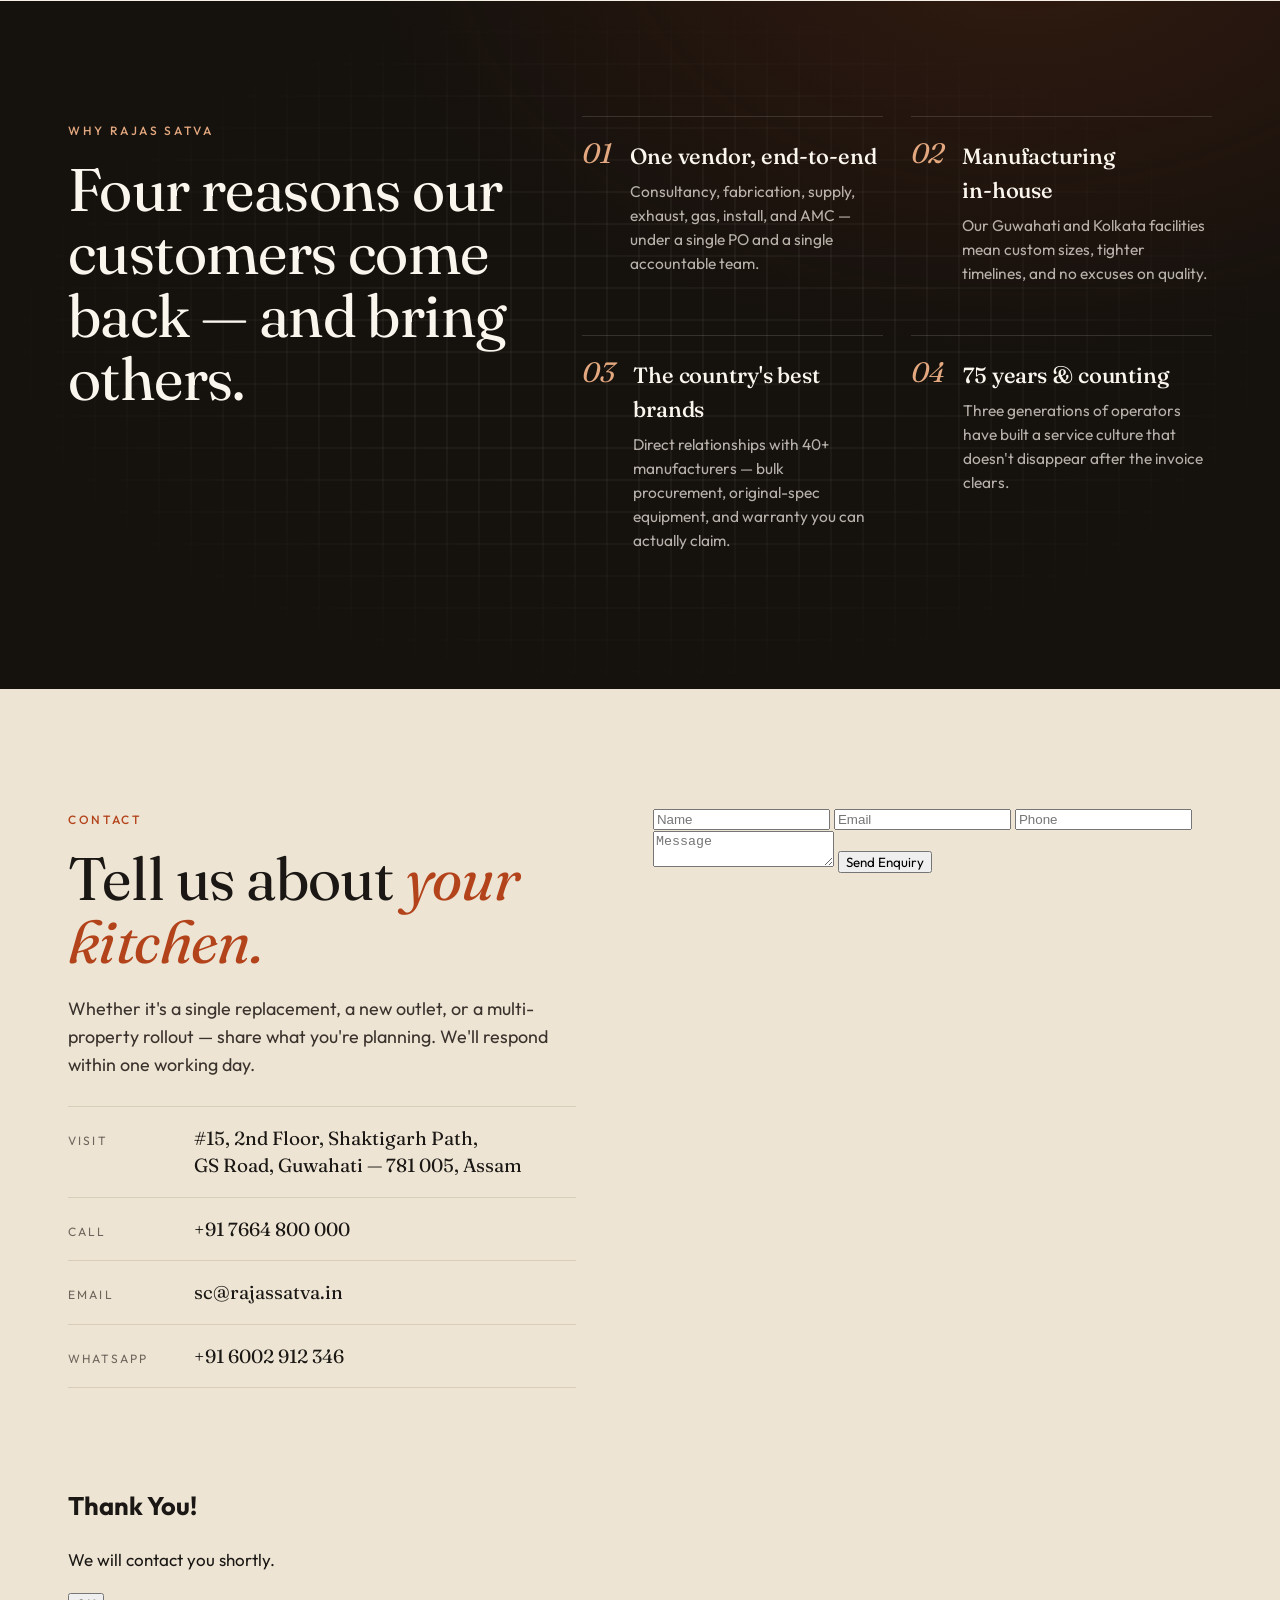
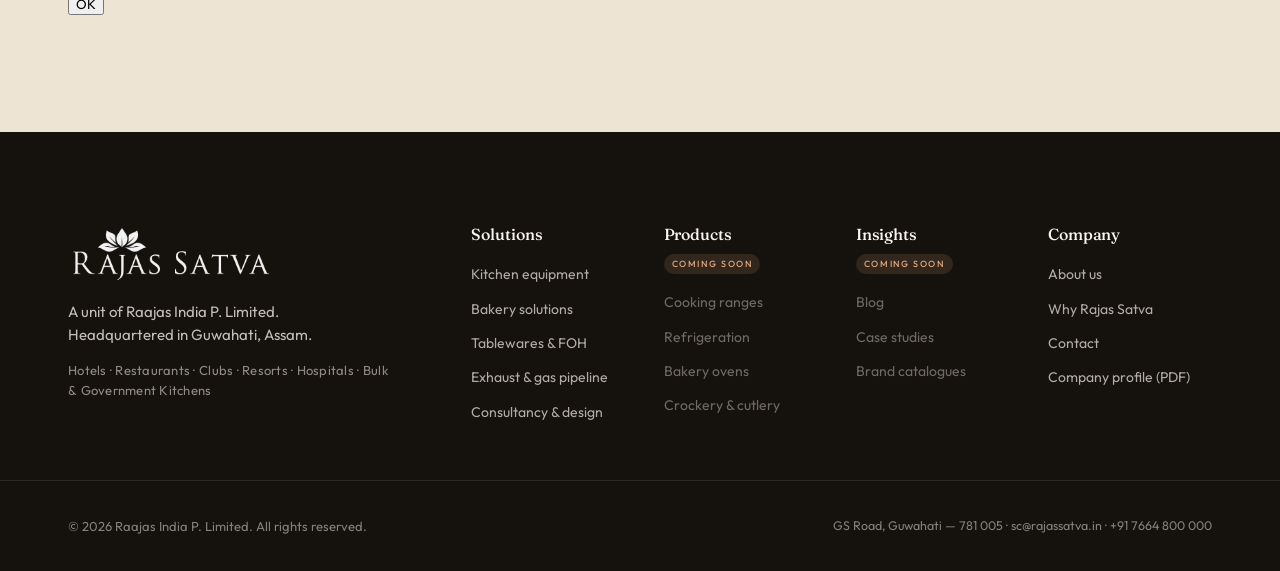
==== commit c787fa26: "Update index.html" ====
--- a/index.html
+++ b/index.html
@@ -325,62 +325,30 @@
       </ul>
     </div>
 
-    <form 
-  action="https://formsubmit.co/sco@rajassatva.in" 
-  method="POST" 
-  class="contact-form"
->
-
-  <!-- Hidden settings -->
+    <form id="contactForm" action="https://formsubmit.co/sco@rajassatva.in" method="POST">
 
   <input type="hidden" name="_subject" value="New Enquiry - Rajas Satva">
   <input type="hidden" name="_captcha" value="false">
-  <input type="hidden" name="_template" value="table">
-  <input type="hidden" name="_next" value="https://rajassatva.com/thank-you.html">
-
-  <!-- Form Fields -->
-
-  <div class="field">
-    <label>Name</label>
-    <input type="text" name="name" required>
-  </div>
-
-  <div class="field">
-    <label>Email</label>
-    <input type="email" name="email" required>
-  </div>
-
-  <div class="field">
-    <label>Phone</label>
-    <input type="tel" name="phone">
-  </div>
-
-  <div class="field">
-    <label>Organisation</label>
-    <input type="text" name="organisation">
-  </div>
-
-  <div class="field">
-    <label>I'm interested in</label>
-    <select name="interest">
-      <option>Commercial kitchen — full fit-out</option>
-      <option>Bakery setup</option>
-      <option>Equipment supply</option>
-      <option>Tablewares & FOH</option>
-      <option>Exhaust / gas pipeline</option>
-      <option>Consultancy & design</option>
-      <option>Something else</option>
-    </select>
-  </div>
-
-  <div class="field">
-    <label>Message</label>
-    <textarea name="message" rows="5" required></textarea>
-  </div>
+
+  <input type="text" name="name" placeholder="Name" required>
+  <input type="email" name="email" placeholder="Email" required>
+  <input type="tel" name="phone" placeholder="Phone">
+  <textarea name="message" placeholder="Message" required></textarea>
 
 <button type="submit">Send Enquiry</button>
 
 </form>
+
+<!-- POPUP MODAL -->
+
+<div id="popup" class="popup">
+  <div class="popup-content">
+    <h2>Thank You!</h2>
+    <p>We will contact you shortly.</p>
+    <button id="popupBtn">OK</button>
+  </div>
+</div>
+
   </div>
 </section>
 
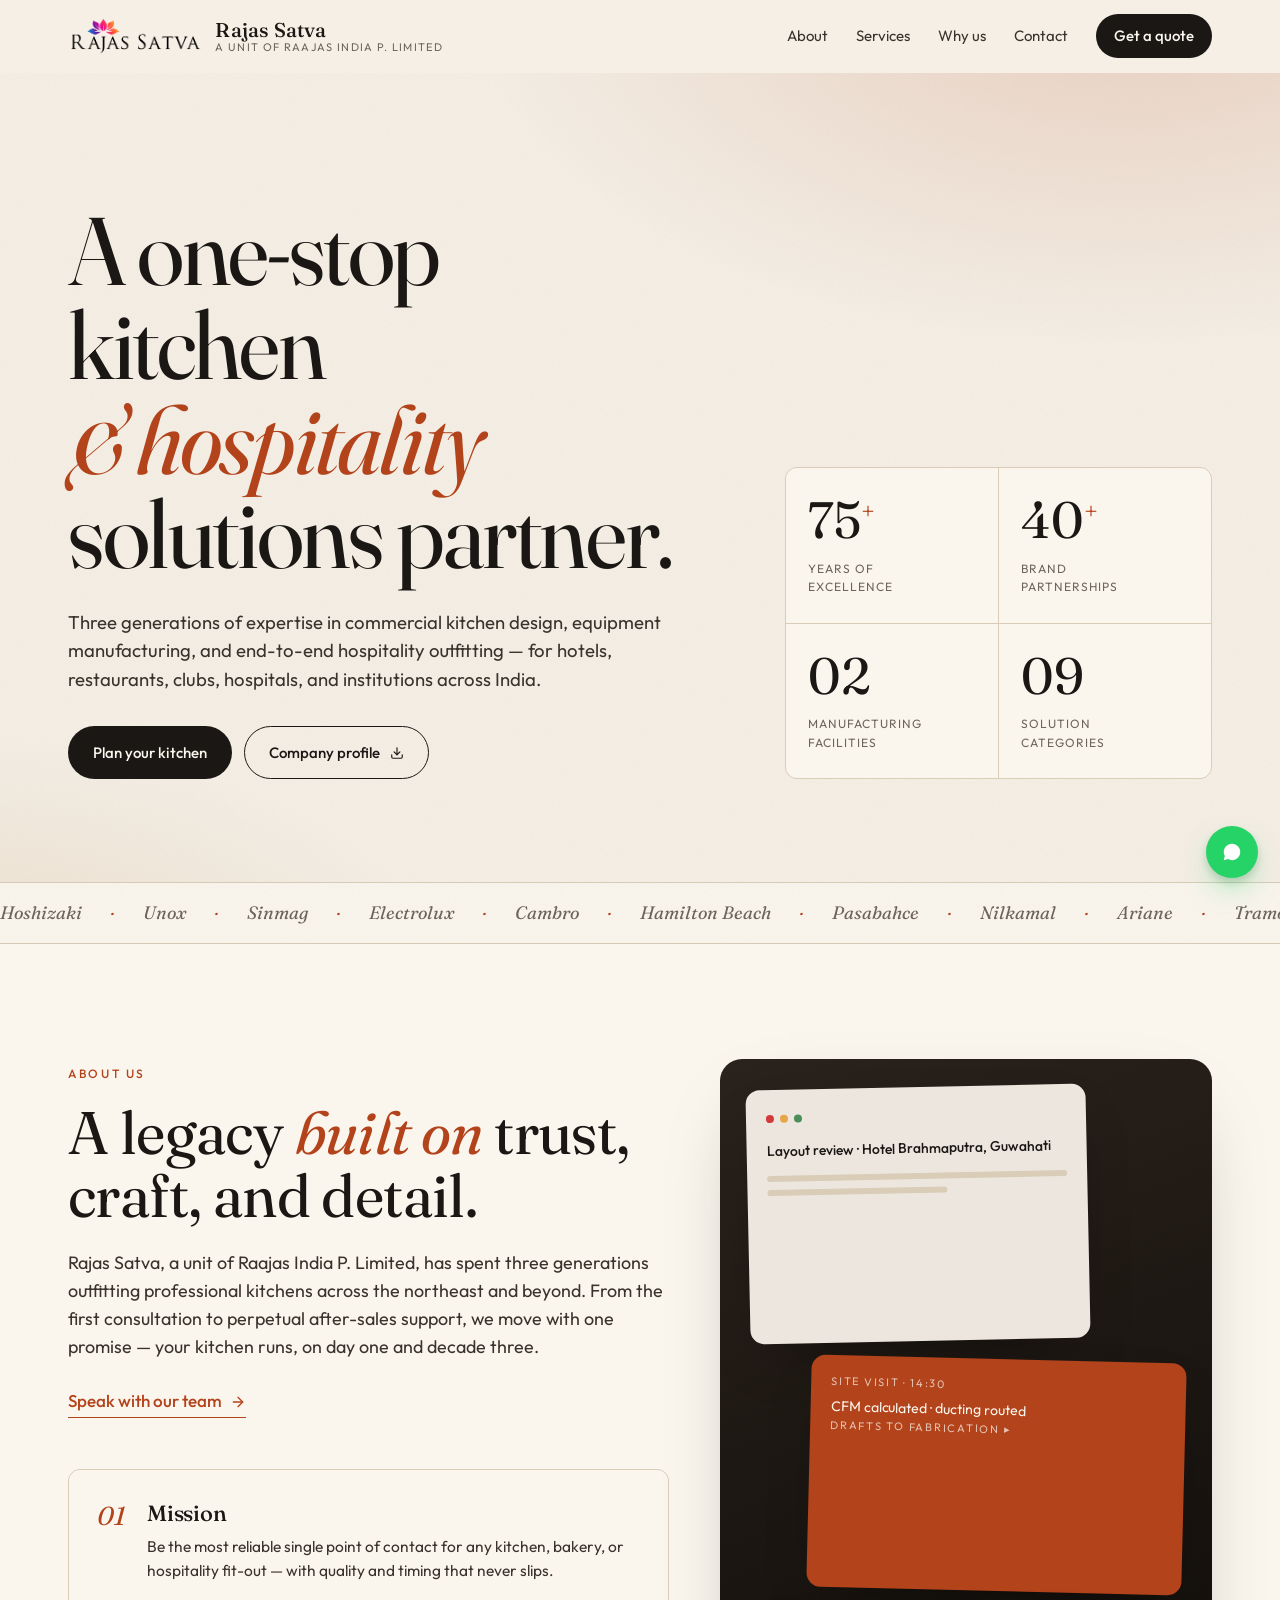
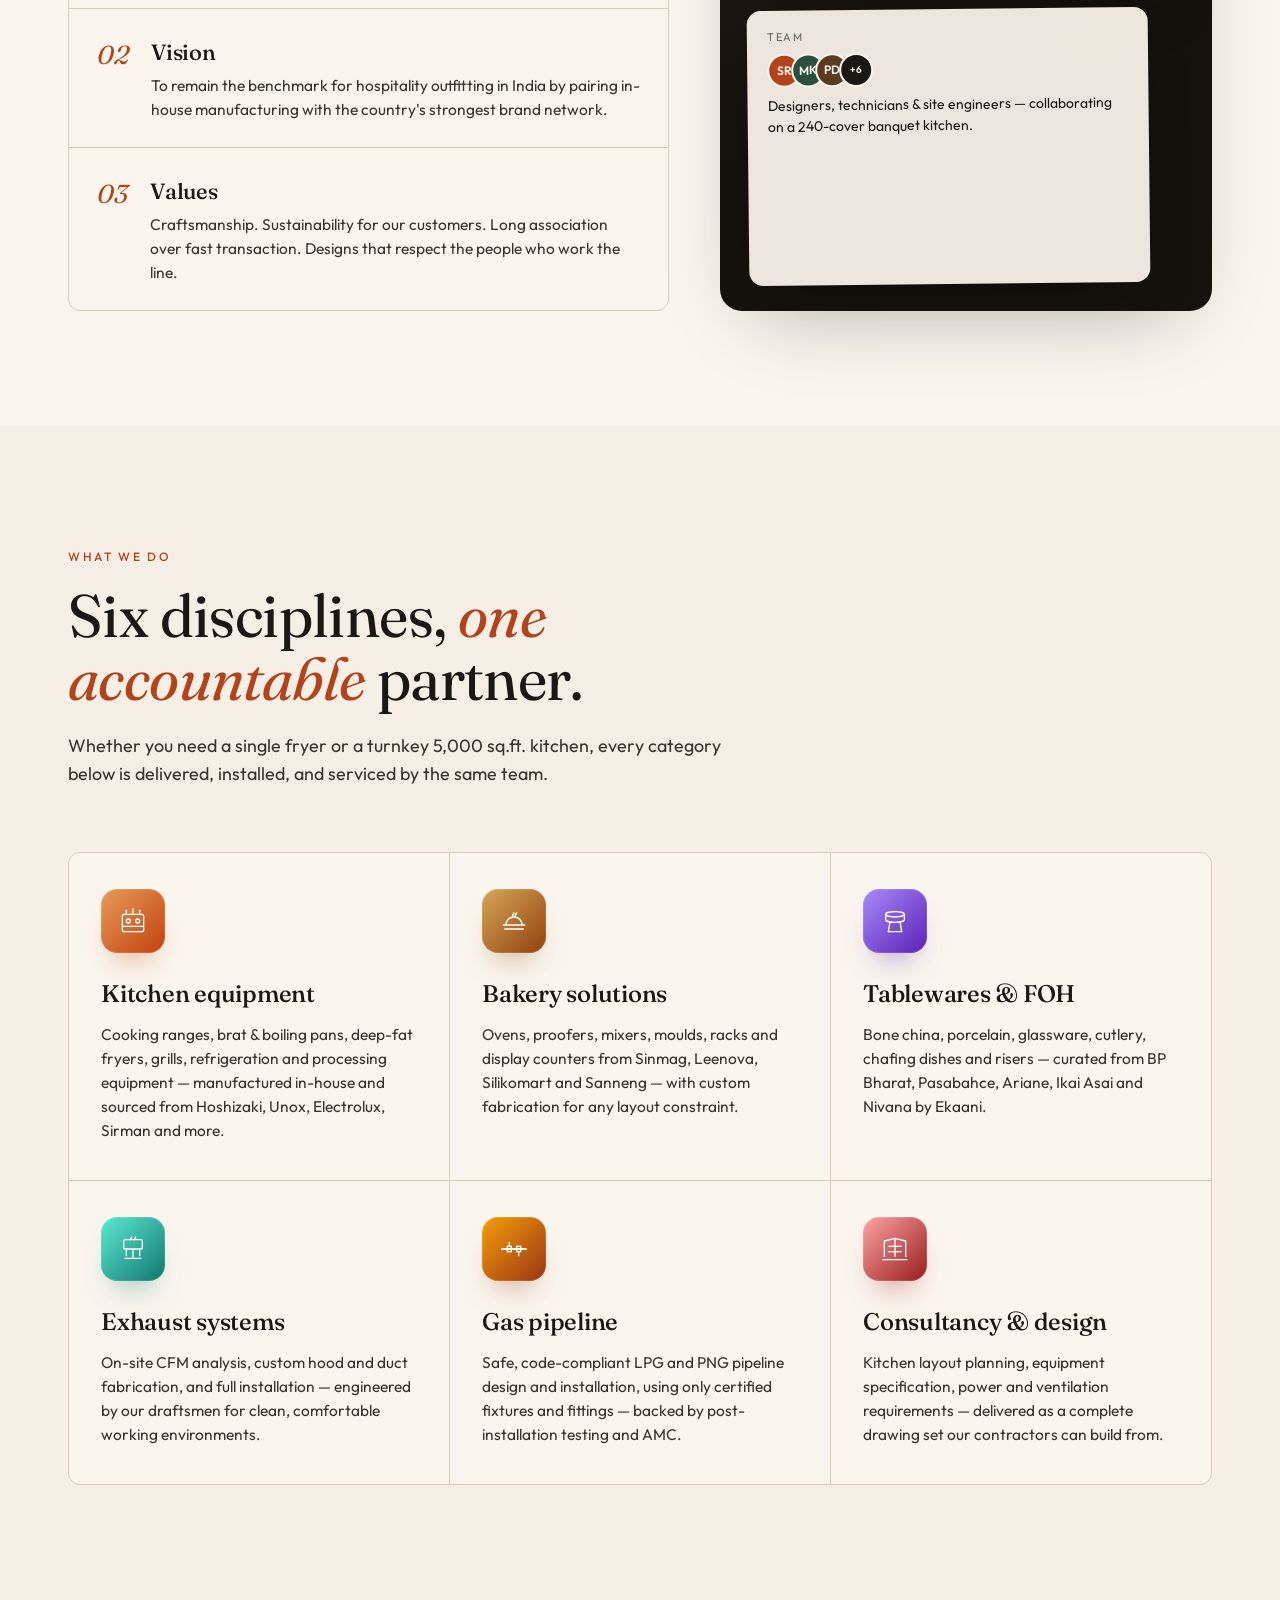
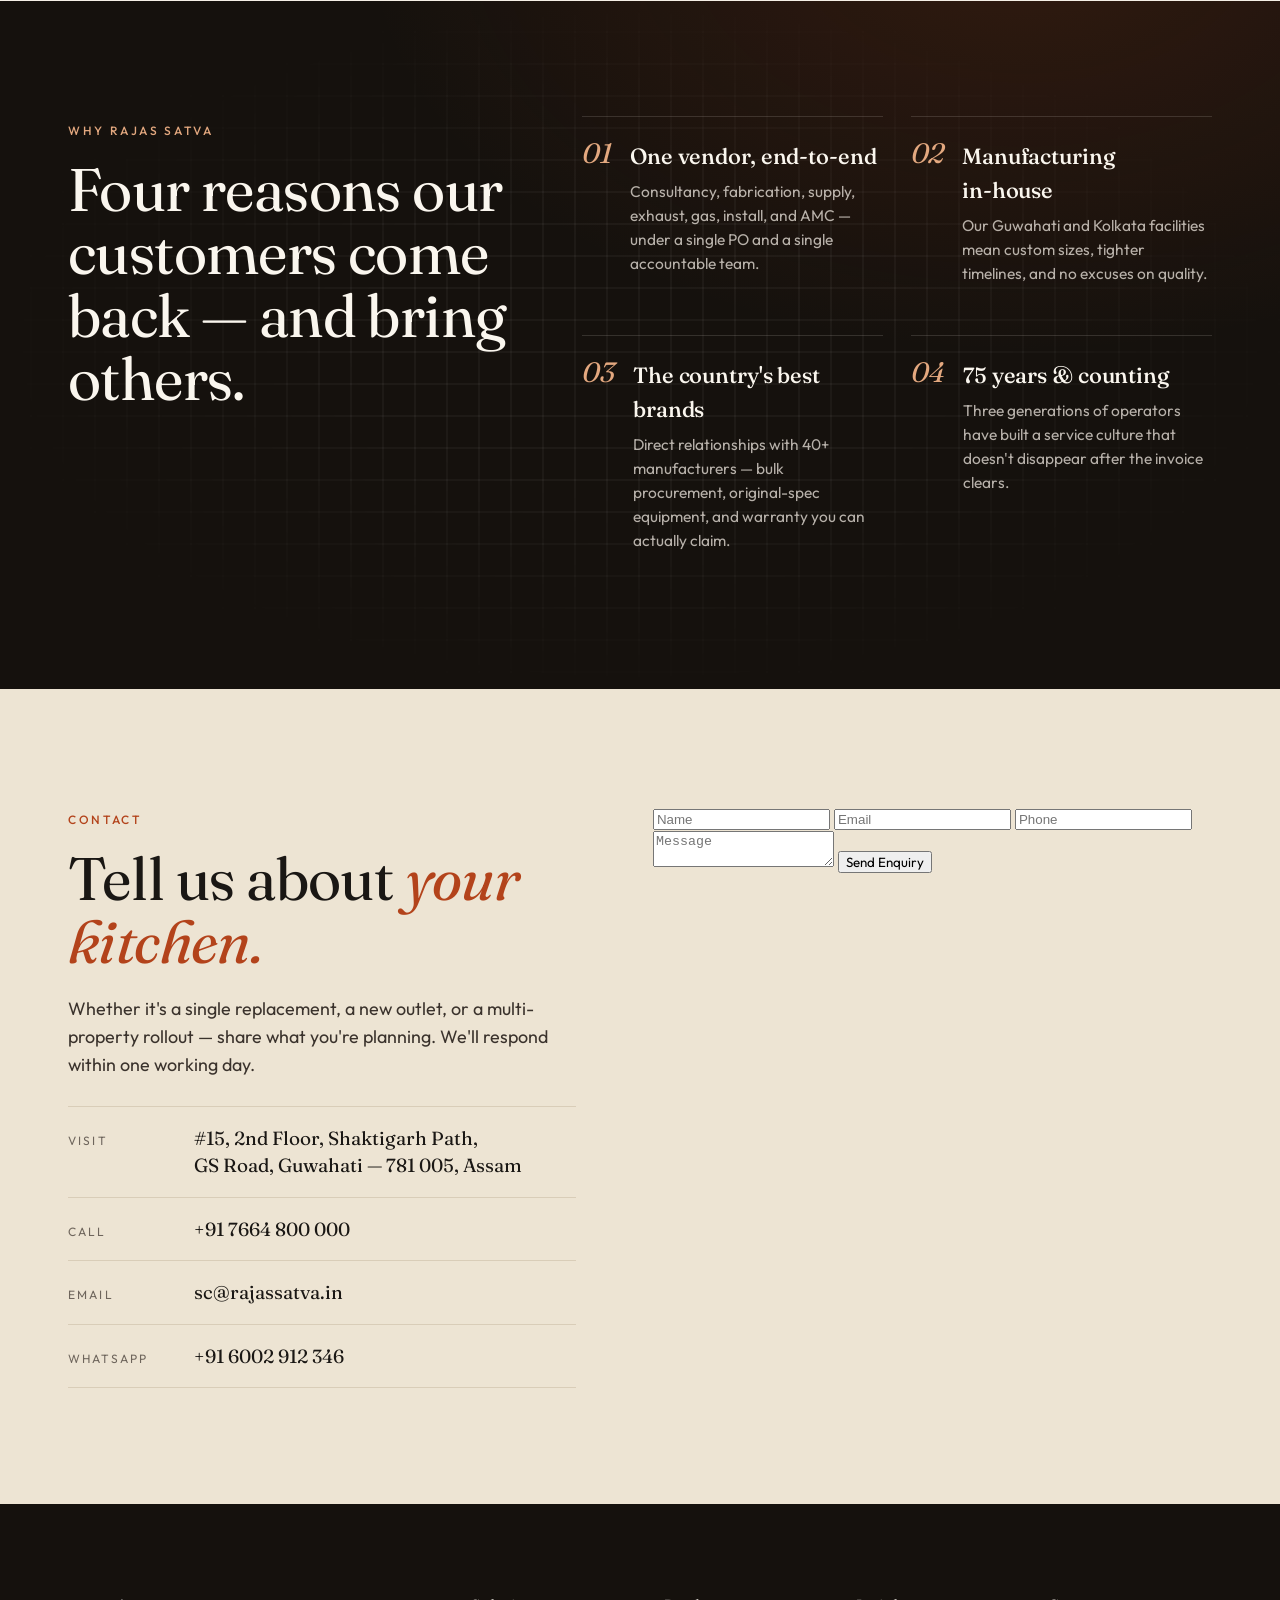
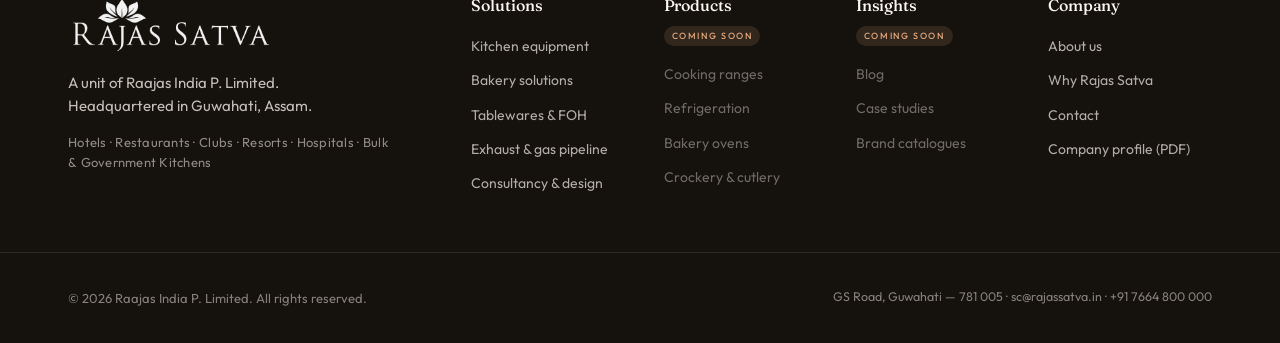
==== commit adf4857f: "Update index.html" ====
--- a/index.html
+++ b/index.html
@@ -420,6 +420,37 @@
   </svg>
 </a>
 
-<script src="js/main.js" defer></script>
+<script const form = document.getElementById("contactForm");
+const popup = document.getElementById("popup");
+const popupBtn = document.getElementById("popupBtn");
+
+form.addEventListener("submit", function(e) {
+  e.preventDefault();
+
+  let data = new FormData(form);
+
+  fetch(form.action, {
+    method: "POST",
+    body: data,
+    headers: { 'Accept': 'application/json' }
+  })
+  .then(response => {
+    if (response.ok) {
+      popup.style.display = "flex"; // show popup
+      form.reset();
+    } else {
+      alert("Something went wrong. Try again.");
+    }
+  })
+  .catch(error => {
+    alert("Error submitting form.");
+  });
+});
+
+// Redirect on OK click
+popupBtn.addEventListener("click", function() {
+  window.location.href = "/";
+});
+src="js/main.js" defer></script>
 </body>
 </html>
--- a/css/style.css
+++ b/css/style.css
@@ -998,3 +998,50 @@
   }
   .ticker-track { animation: none; }
 }
+/* Popup Background */
+.popup {
+position: fixed;
+top: 0;
+left: 0;
+width: 100%;
+height: 100%;
+background: rgba(0,0,0,0.6);
+display: none;
+justify-content: center;
+align-items: center;
+z-index: 999;
+}
+
+/* Popup Box */
+.popup-content {
+background: white;
+padding: 30px;
+border-radius: 12px;
+text-align: center;
+width: 300px;
+animation: popupFade 0.4s ease;
+}
+
+/* Gradient Button */
+.popup-content button {
+background: linear-gradient(90deg,#7B2FF7,#F107A3,#FF7A18);
+color: white;
+border: none;
+padding: 10px 20px;
+margin-top: 15px;
+cursor: pointer;
+border-radius: 5px;
+}
+
+/* Animation */
+@keyframes popupFade {
+from {
+transform: scale(0.7);
+opacity: 0;
+}
+to {
+transform: scale(1);
+opacity: 1;
+}
+}
+
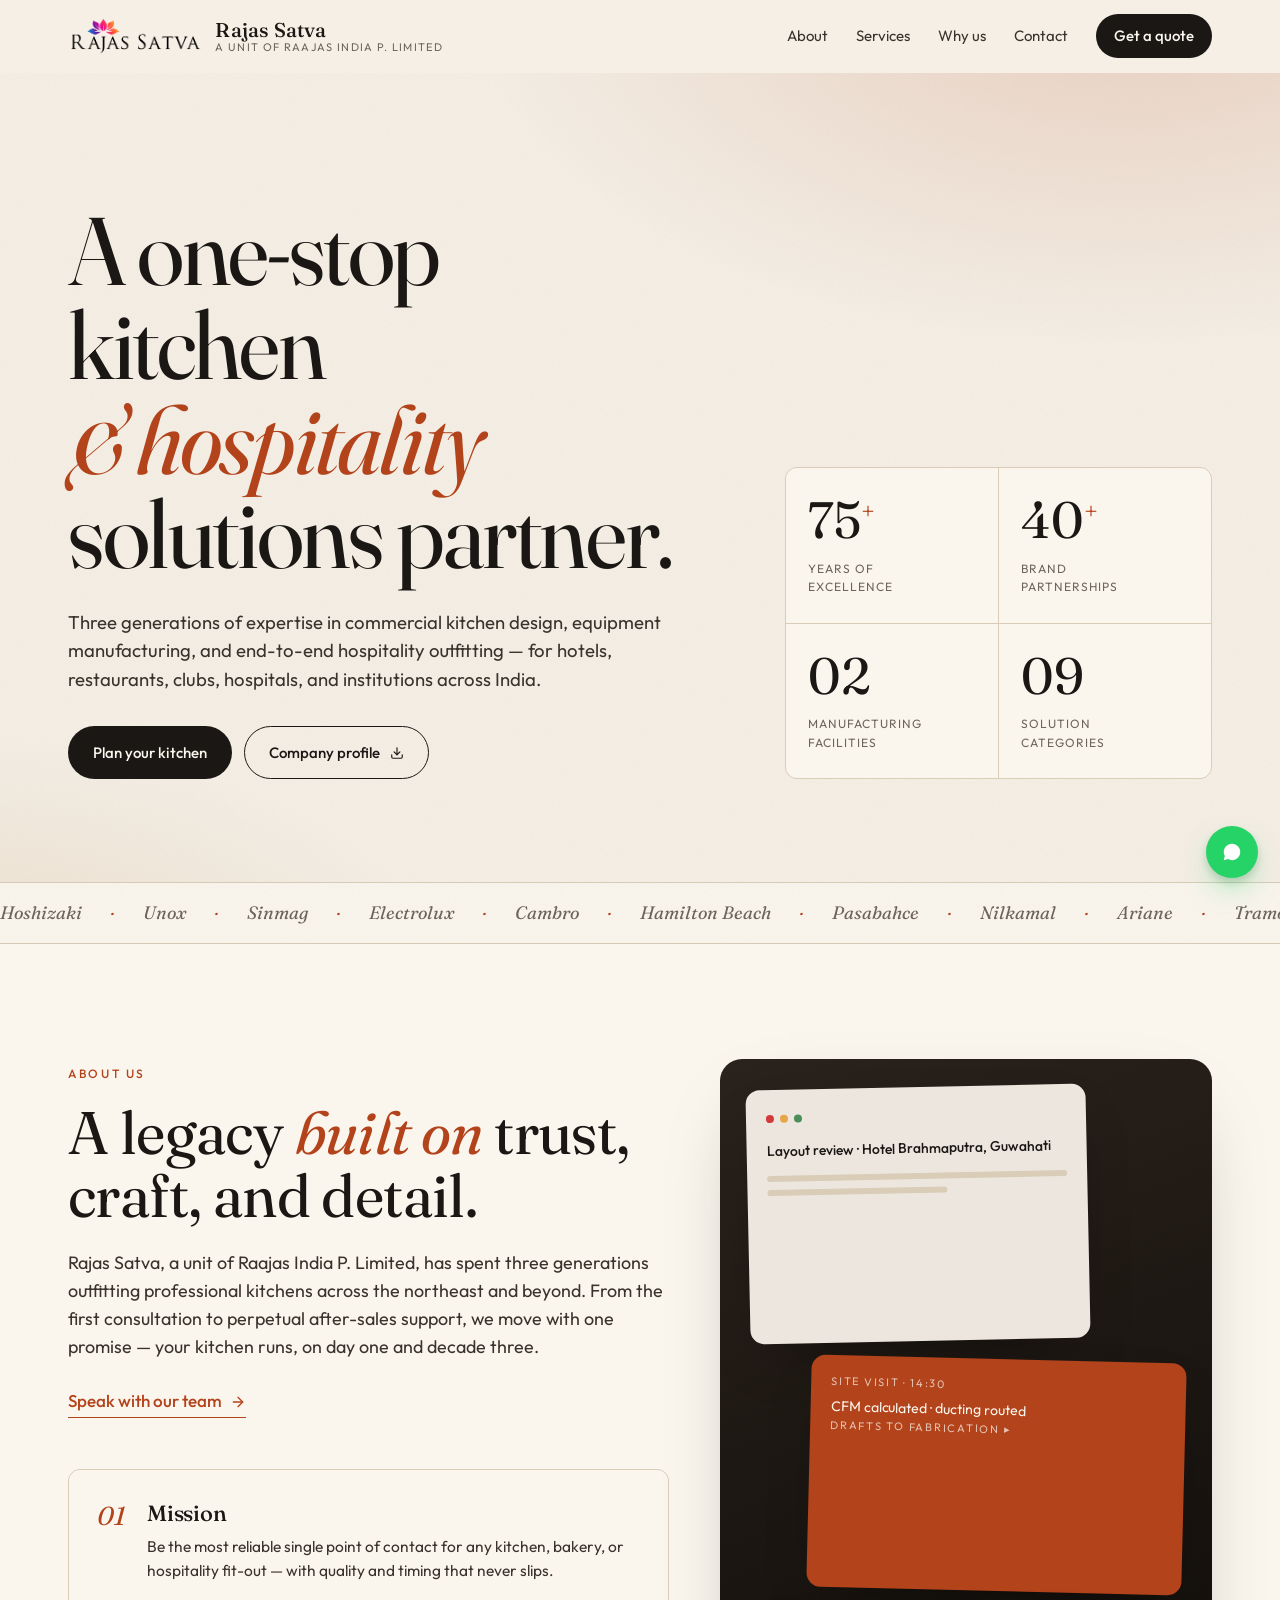
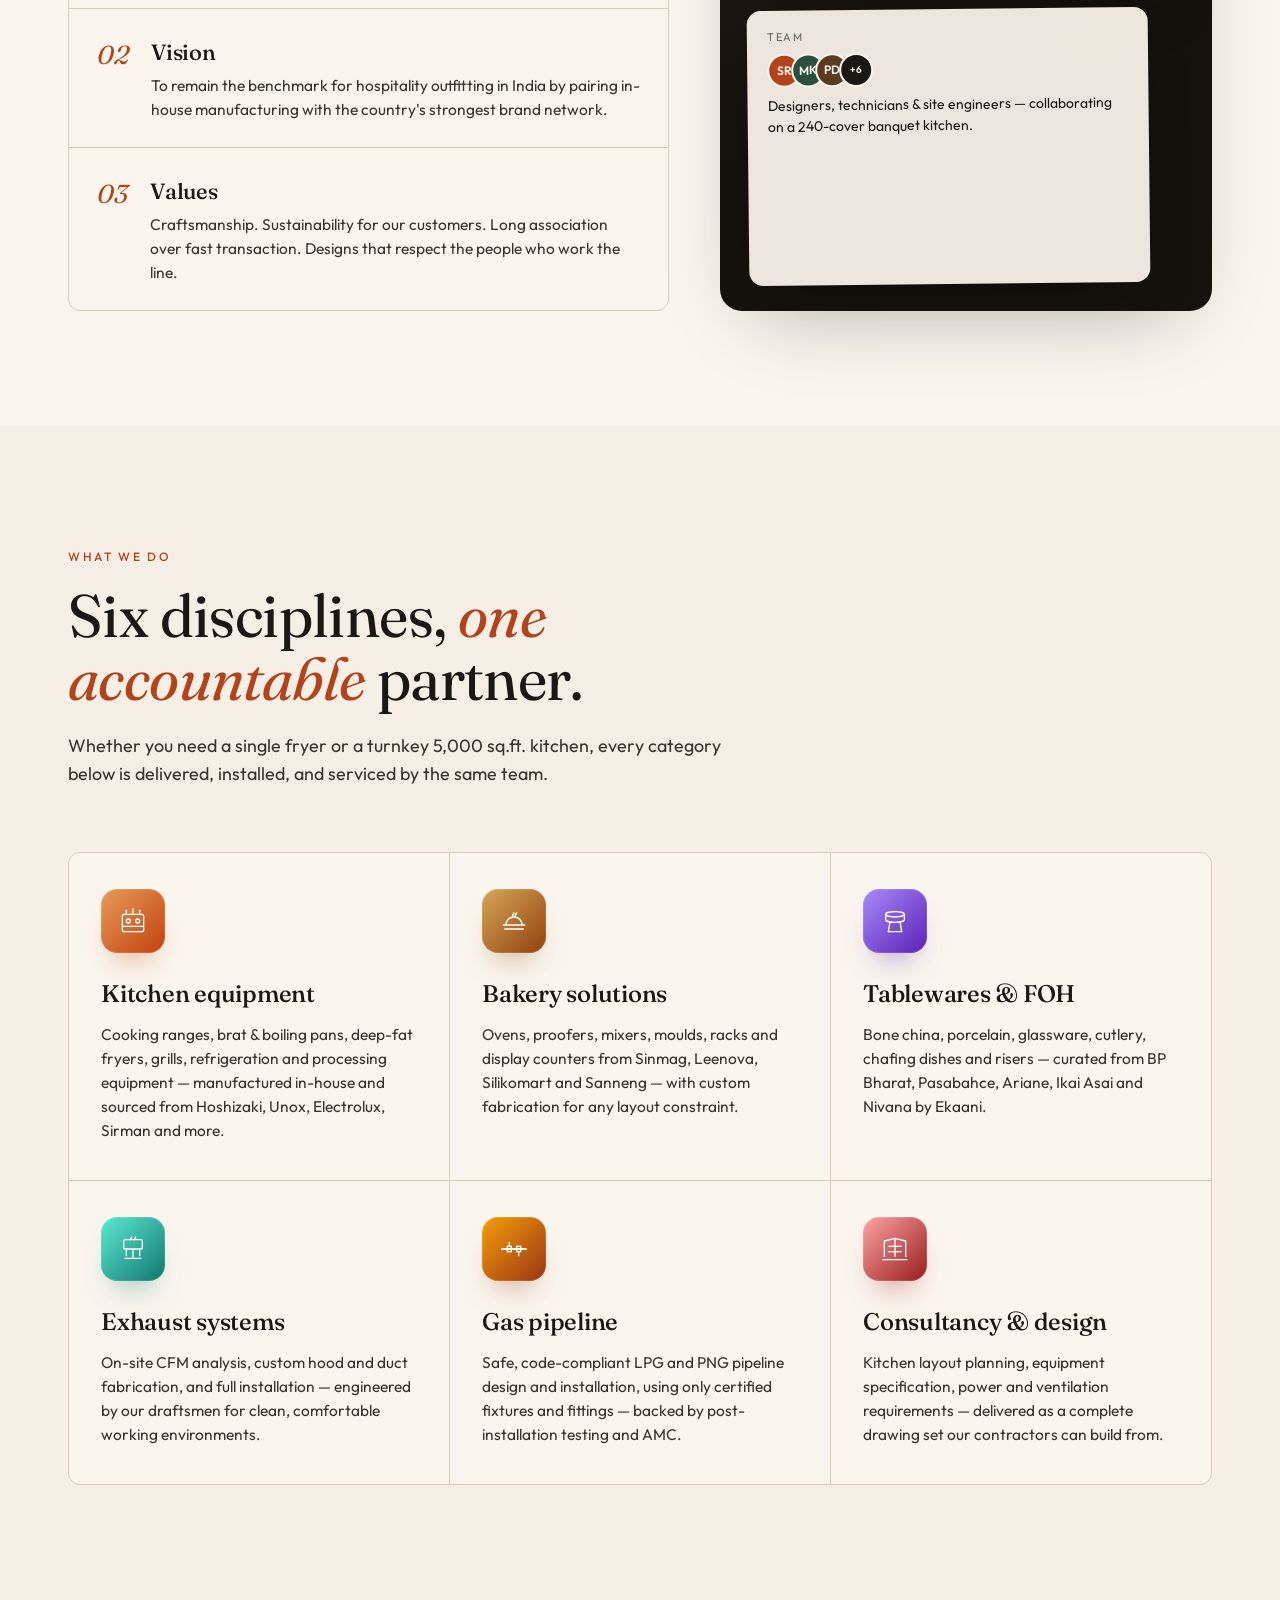
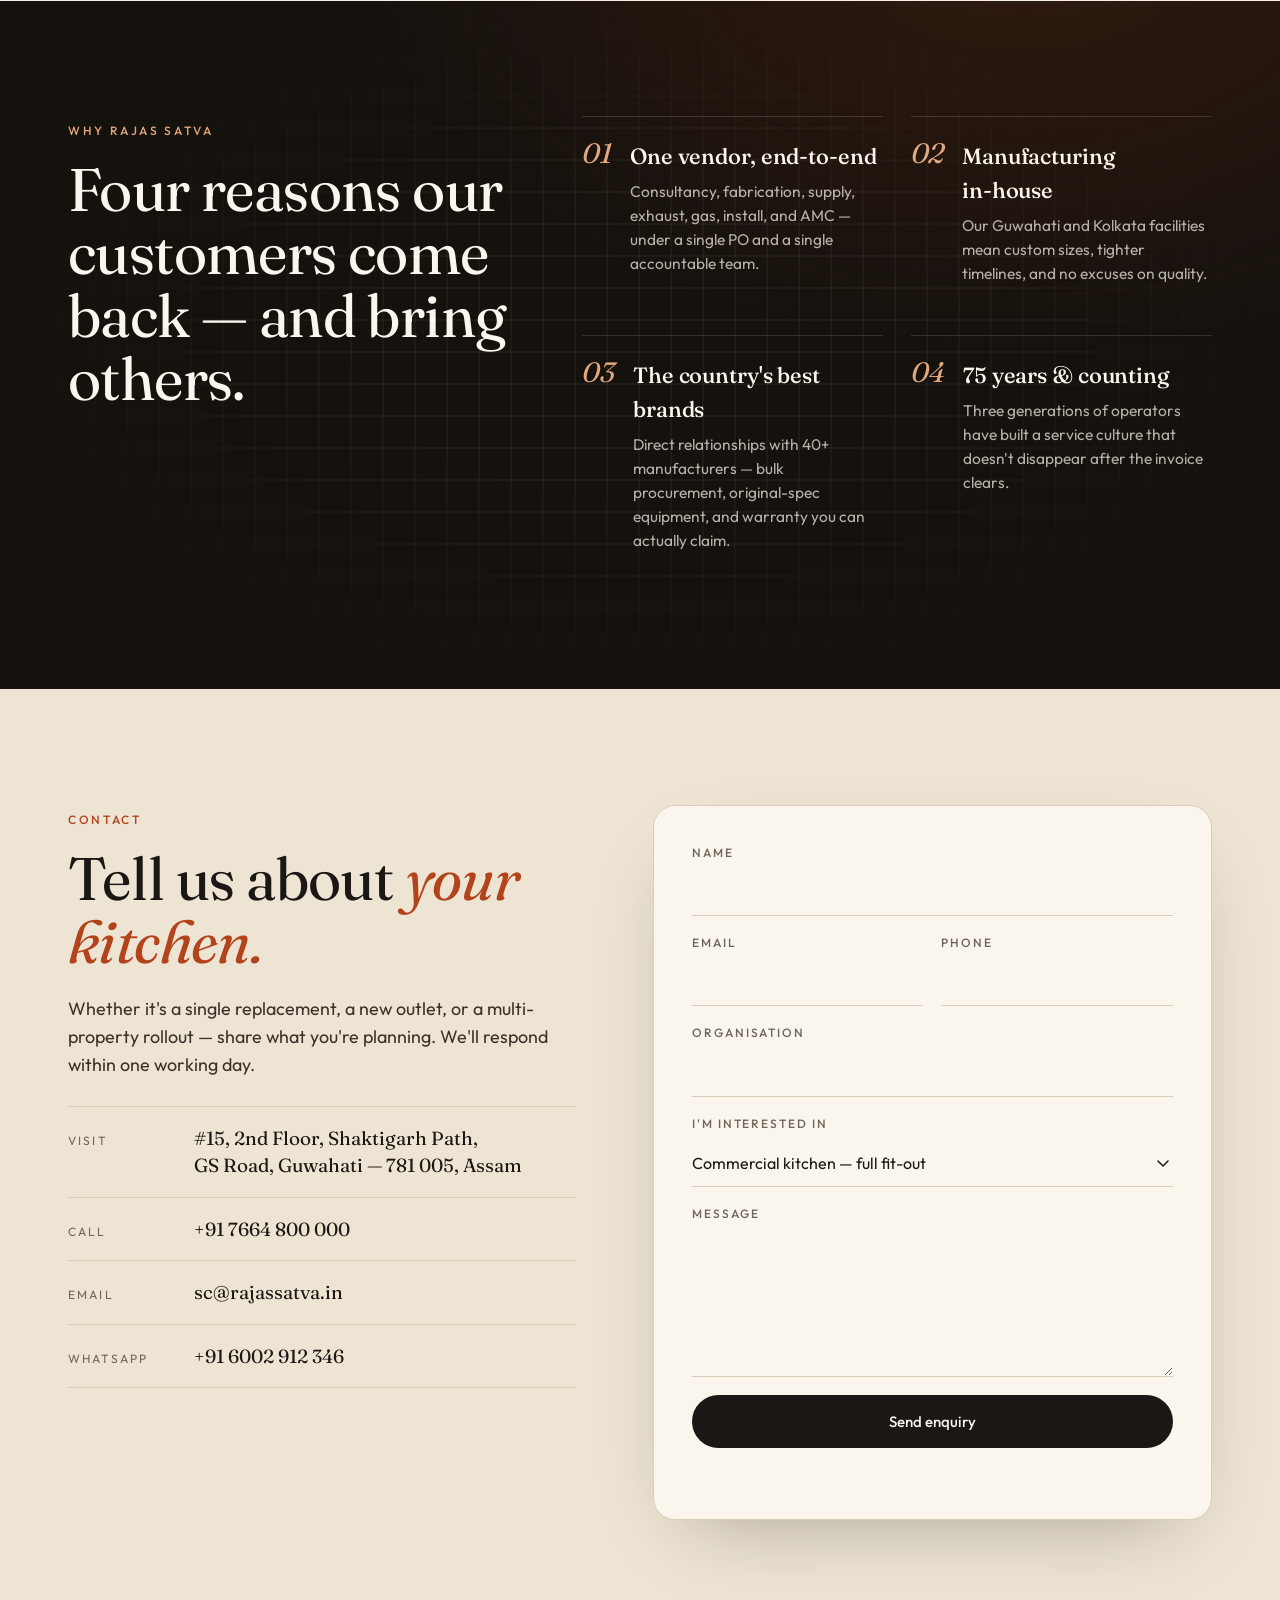
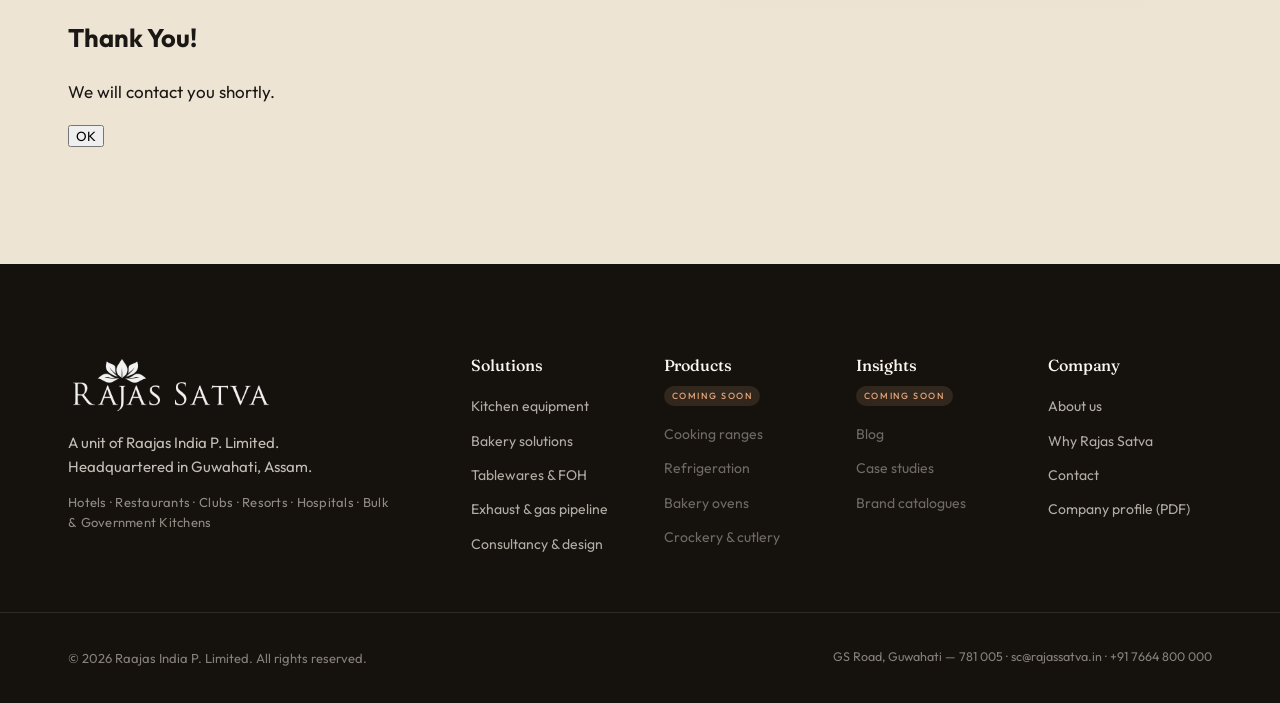
==== commit dfe2e2ef: "Update index.html" ====
--- a/index.html
+++ b/index.html
@@ -325,21 +325,68 @@
       </ul>
     </div>
 
-    <form id="contactForm" action="https://formsubmit.co/sco@rajassatva.in" method="POST">
+    <form
+  class="contact-form"
+  id="contactForm"
+  method="POST"
+  action="https://formsubmit.co/sc@rajassatva.in"
+>
 
   <input type="hidden" name="_subject" value="New Enquiry - Rajas Satva">
   <input type="hidden" name="_captcha" value="false">
 
-  <input type="text" name="name" placeholder="Name" required>
-  <input type="email" name="email" placeholder="Email" required>
-  <input type="tel" name="phone" placeholder="Phone">
-  <textarea name="message" placeholder="Message" required></textarea>
-
-<button type="submit">Send Enquiry</button>
-
+  <p class="hp" aria-hidden="true">
+    <label>Don’t fill this out: <input name="_honey" tabindex="-1" autocomplete="off" /></label>
+  </p>
+
+  <div class="field">
+    <label for="cf-name">Name</label>
+    <input id="cf-name" name="name" type="text" required />
+  </div>
+
+  <div class="field-row">
+    <div class="field">
+      <label for="cf-email">Email</label>
+      <input id="cf-email" name="email" type="email" required />
+    </div>
+    <div class="field">
+      <label for="cf-phone">Phone</label>
+      <input id="cf-phone" name="phone" type="tel" />
+    </div>
+  </div>
+
+  <div class="field">
+    <label for="cf-org">Organisation</label>
+    <input id="cf-org" name="organisation" type="text" />
+  </div>
+
+  <div class="field">
+    <label for="cf-interest">I'm interested in</label>
+    <select id="cf-interest" name="interest">
+      <option>Commercial kitchen — full fit-out</option>
+      <option>Bakery setup</option>
+      <option>Equipment supply</option>
+      <option>Tablewares & FOH</option>
+      <option>Exhaust / gas pipeline</option>
+      <option>Consultancy & design</option>
+      <option>Something else</option>
+    </select>
+  </div>
+
+  <div class="field">
+    <label for="cf-msg">Message</label>
+    <textarea id="cf-msg" name="message" rows="5" required></textarea>
+  </div>
+
+  <button type="submit" class="btn btn-primary btn-block" id="cfSubmit">
+    <span class="btn-label">Send enquiry</span>
+    <span class="btn-spinner"></span>
+  </button>
+
+  <p class="form-status" id="formStatus"></p>
 </form>
 
-<!-- POPUP MODAL -->
+<!-- Popup -->
 
 <div id="popup" class="popup">
   <div class="popup-content">
@@ -348,7 +395,6 @@
     <button id="popupBtn">OK</button>
   </div>
 </div>
-
   </div>
 </section>
 
--- a/css/style.css
+++ b/css/style.css
@@ -998,50 +998,4 @@
   }
   .ticker-track { animation: none; }
 }
-/* Popup Background */
-.popup {
-position: fixed;
-top: 0;
-left: 0;
-width: 100%;
-height: 100%;
-background: rgba(0,0,0,0.6);
-display: none;
-justify-content: center;
-align-items: center;
-z-index: 999;
-}
-
-/* Popup Box */
-.popup-content {
-background: white;
-padding: 30px;
-border-radius: 12px;
-text-align: center;
-width: 300px;
-animation: popupFade 0.4s ease;
-}
-
-/* Gradient Button */
-.popup-content button {
-background: linear-gradient(90deg,#7B2FF7,#F107A3,#FF7A18);
-color: white;
-border: none;
-padding: 10px 20px;
-margin-top: 15px;
-cursor: pointer;
-border-radius: 5px;
-}
-
-/* Animation */
-@keyframes popupFade {
-from {
-transform: scale(0.7);
-opacity: 0;
-}
-to {
-transform: scale(1);
-opacity: 1;
-}
-}
-
+
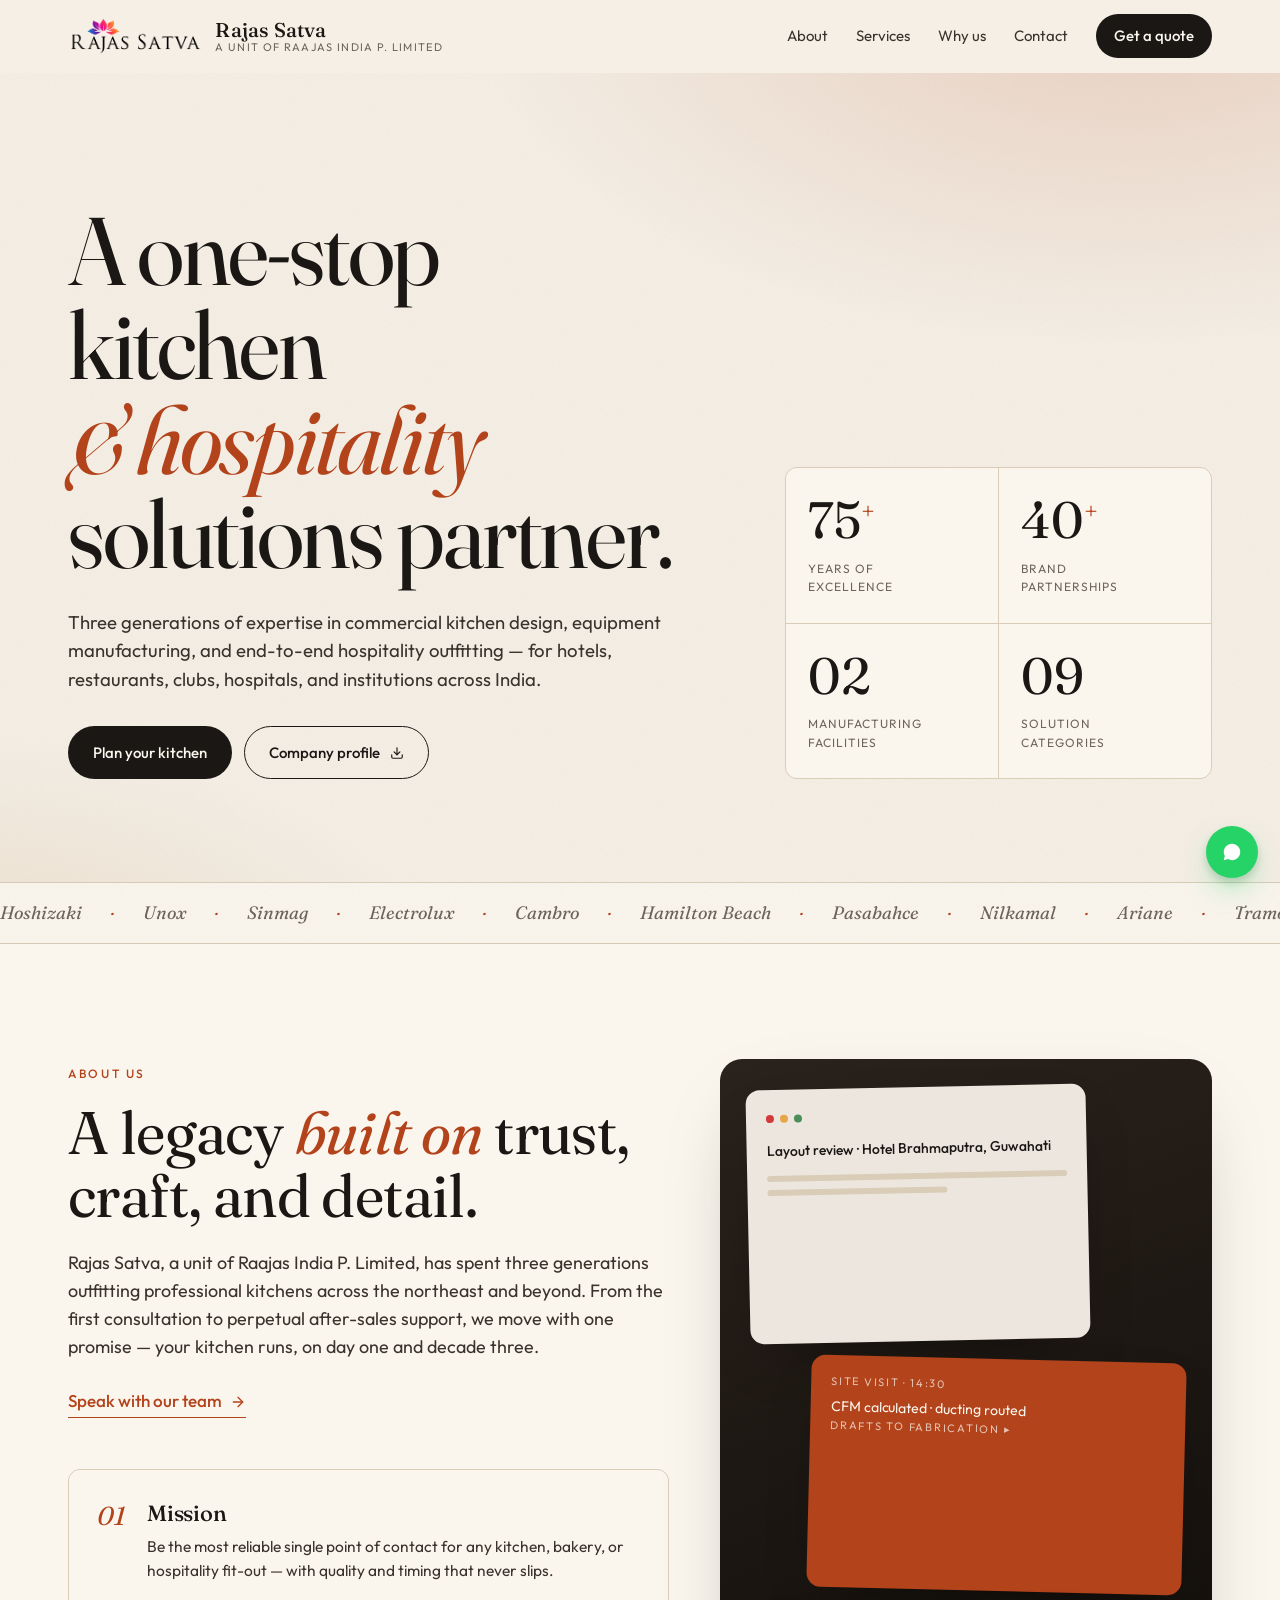
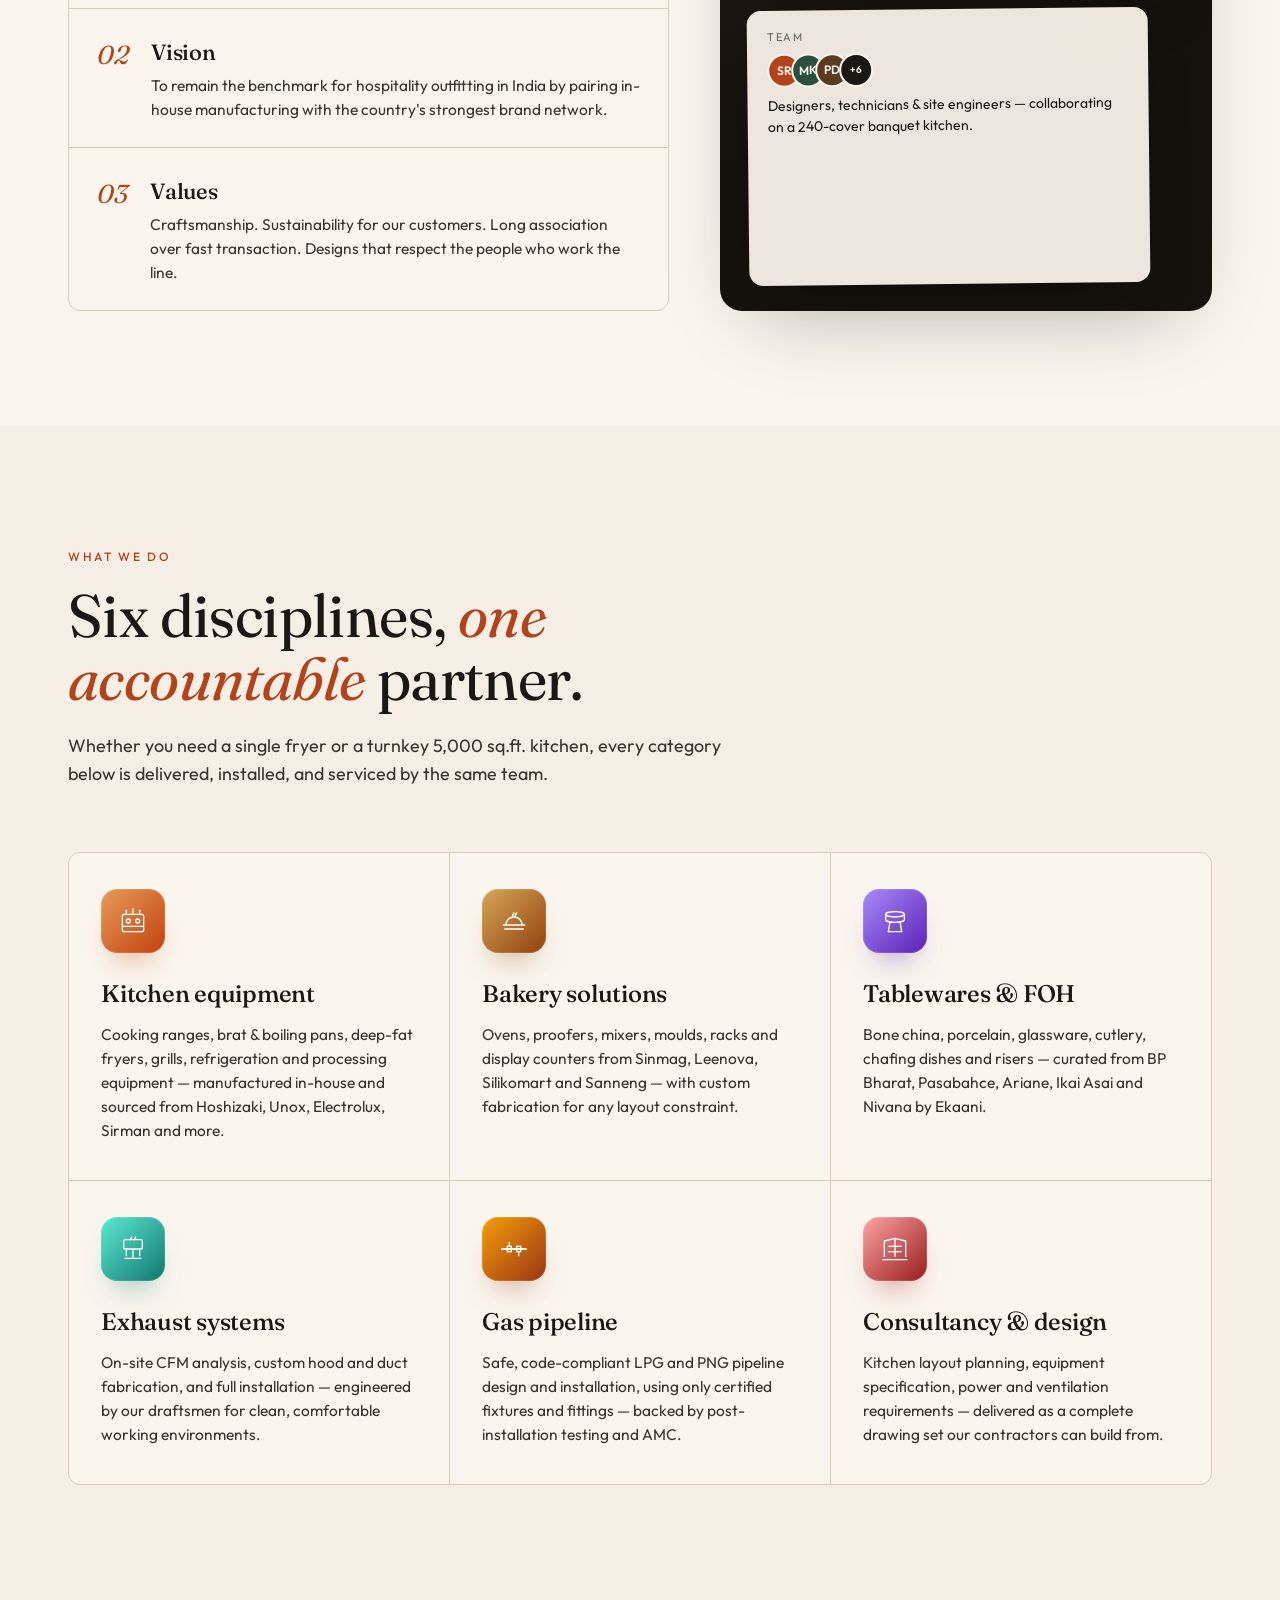
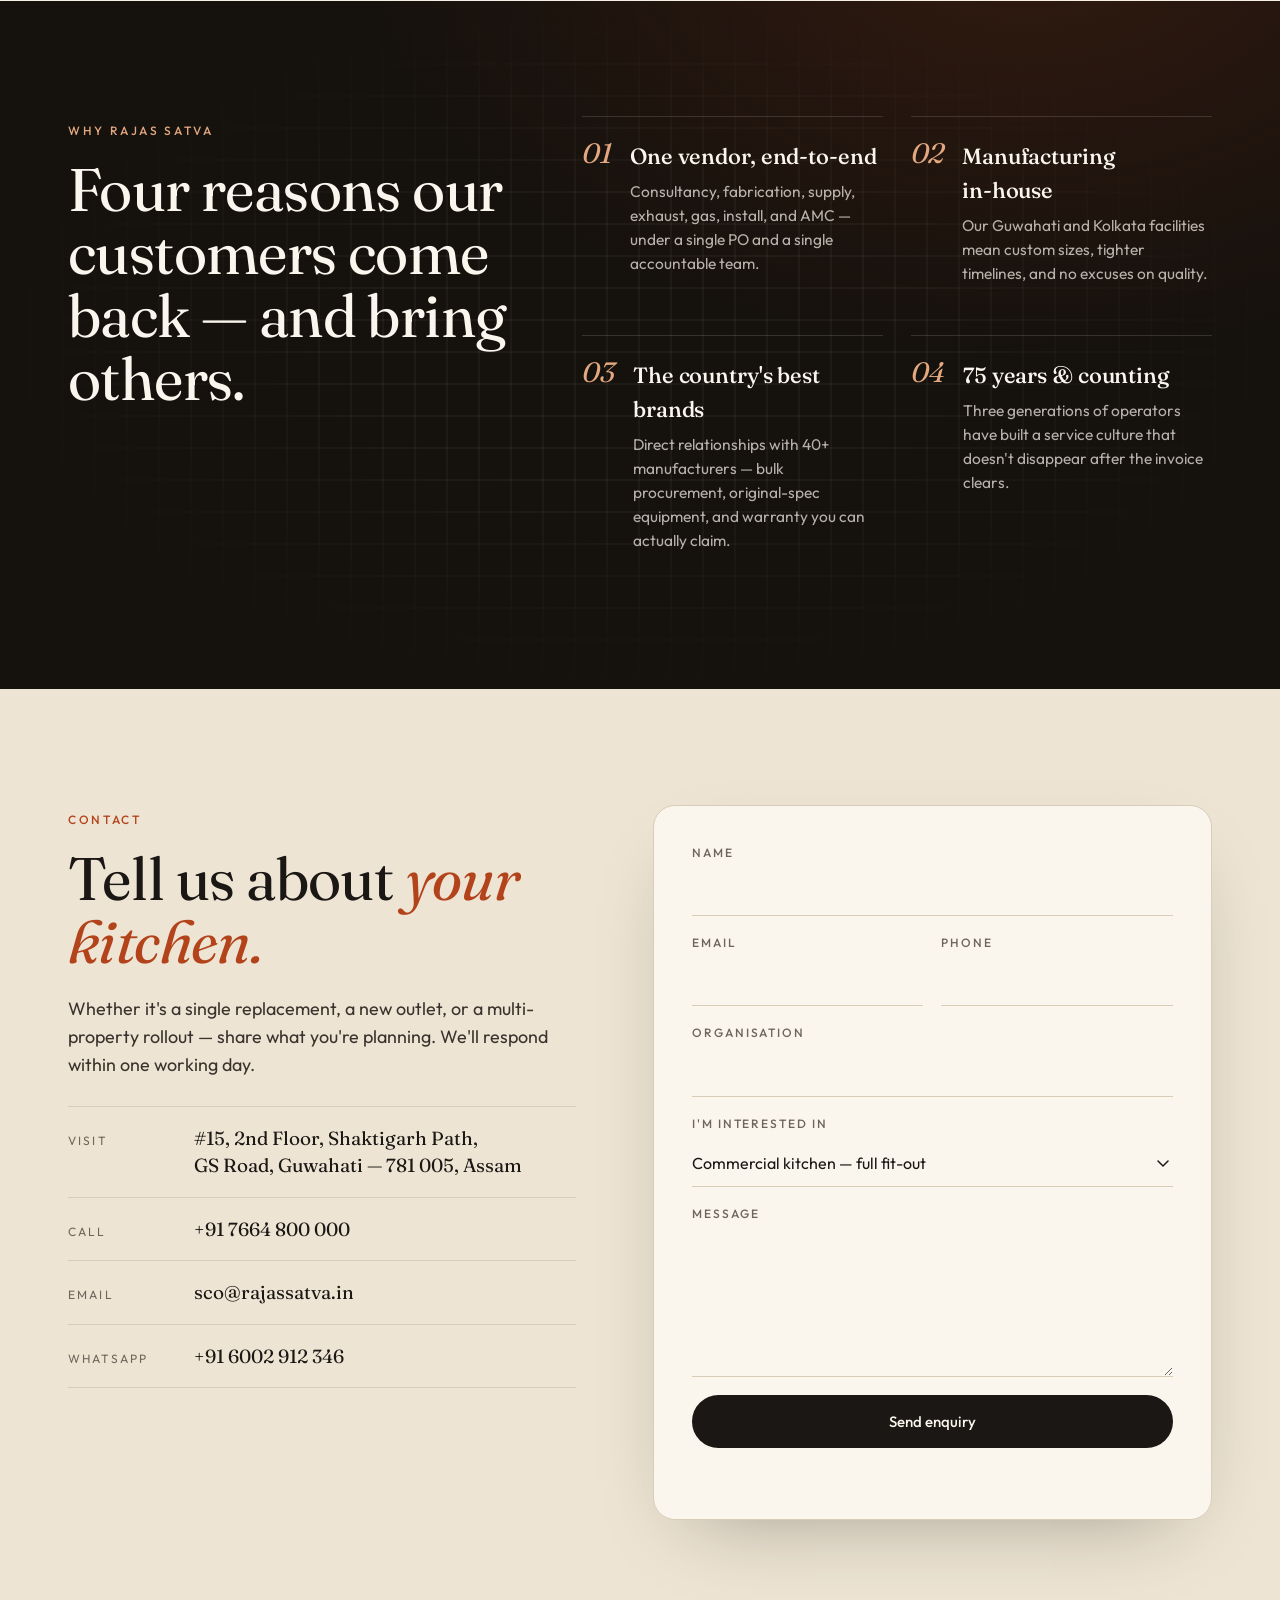
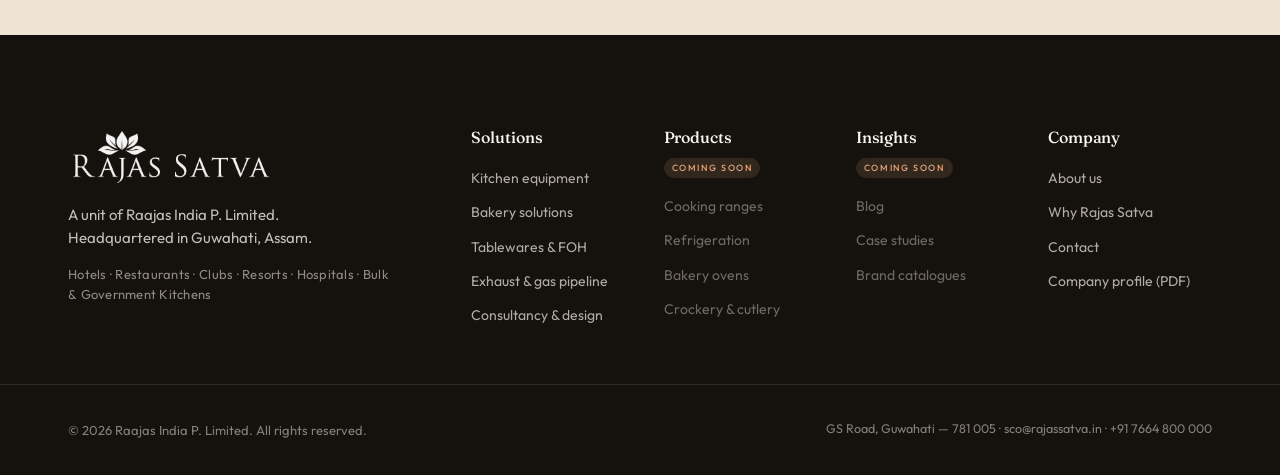
==== commit 8f126bcf: "Update index.html" ====
--- a/index.html
+++ b/index.html
@@ -316,7 +316,7 @@
         </li>
         <li>
           <span class="ci-label">Email</span>
-          <a class="ci-value" href="mailto:sc@rajassatva.in">sc@rajassatva.in</a>
+          <a class="ci-value" href="mailto:sco@rajassatva.in">sco@rajassatva.in</a>
         </li>
         <li>
           <span class="ci-label">WhatsApp</span>
@@ -329,7 +329,7 @@
   class="contact-form"
   id="contactForm"
   method="POST"
-  action="https://formsubmit.co/sc@rajassatva.in"
+  action="https://formsubmit.co/sco@rajassatva.in"
 >
 
   <input type="hidden" name="_subject" value="New Enquiry - Rajas Satva">
@@ -455,7 +455,7 @@
   <div class="footer-base">
     <div class="container footer-base-inner">
       <p>&copy; <span id="year">2026</span> Raajas India P. Limited. All rights reserved.</p>
-      <p class="muted-small">GS Road, Guwahati — 781 005 · sc@rajassatva.in · +91 7664 800 000</p>
+      <p class="muted-small">GS Road, Guwahati — 781 005 · sco@rajassatva.in · +91 7664 800 000</p>
     </div>
   </div>
 </footer>
--- a/css/style.css
+++ b/css/style.css
@@ -998,4 +998,52 @@
   }
   .ticker-track { animation: none; }
 }
-
+.popup {
+position: fixed;
+inset: 0;
+background: rgba(21,17,13,0.65);
+display: none;
+align-items: center;
+justify-content: center;
+z-index: 999;
+}
+
+.popup-content {
+background: var(--cream);
+color: var(--ink);
+padding: 32px;
+border-radius: var(--r-lg);
+text-align: center;
+width: 320px;
+box-shadow: var(--shadow-2);
+animation: popupFade 0.35s ease;
+}
+
+.popup-content h2 {
+font-family: var(--serif);
+margin-bottom: 10px;
+}
+
+.popup-content p {
+color: var(--ink-soft);
+}
+
+.popup-content button {
+margin-top: 16px;
+padding: 12px 22px;
+border-radius: 999px;
+border: none;
+background: var(--ink);
+color: var(--cream);
+cursor: pointer;
+}
+
+.popup-content button:hover {
+background: var(--accent);
+}
+
+@keyframes popupFade {
+from { opacity: 0; transform: scale(0.85); }
+to { opacity: 1; transform: scale(1); }
+}
+
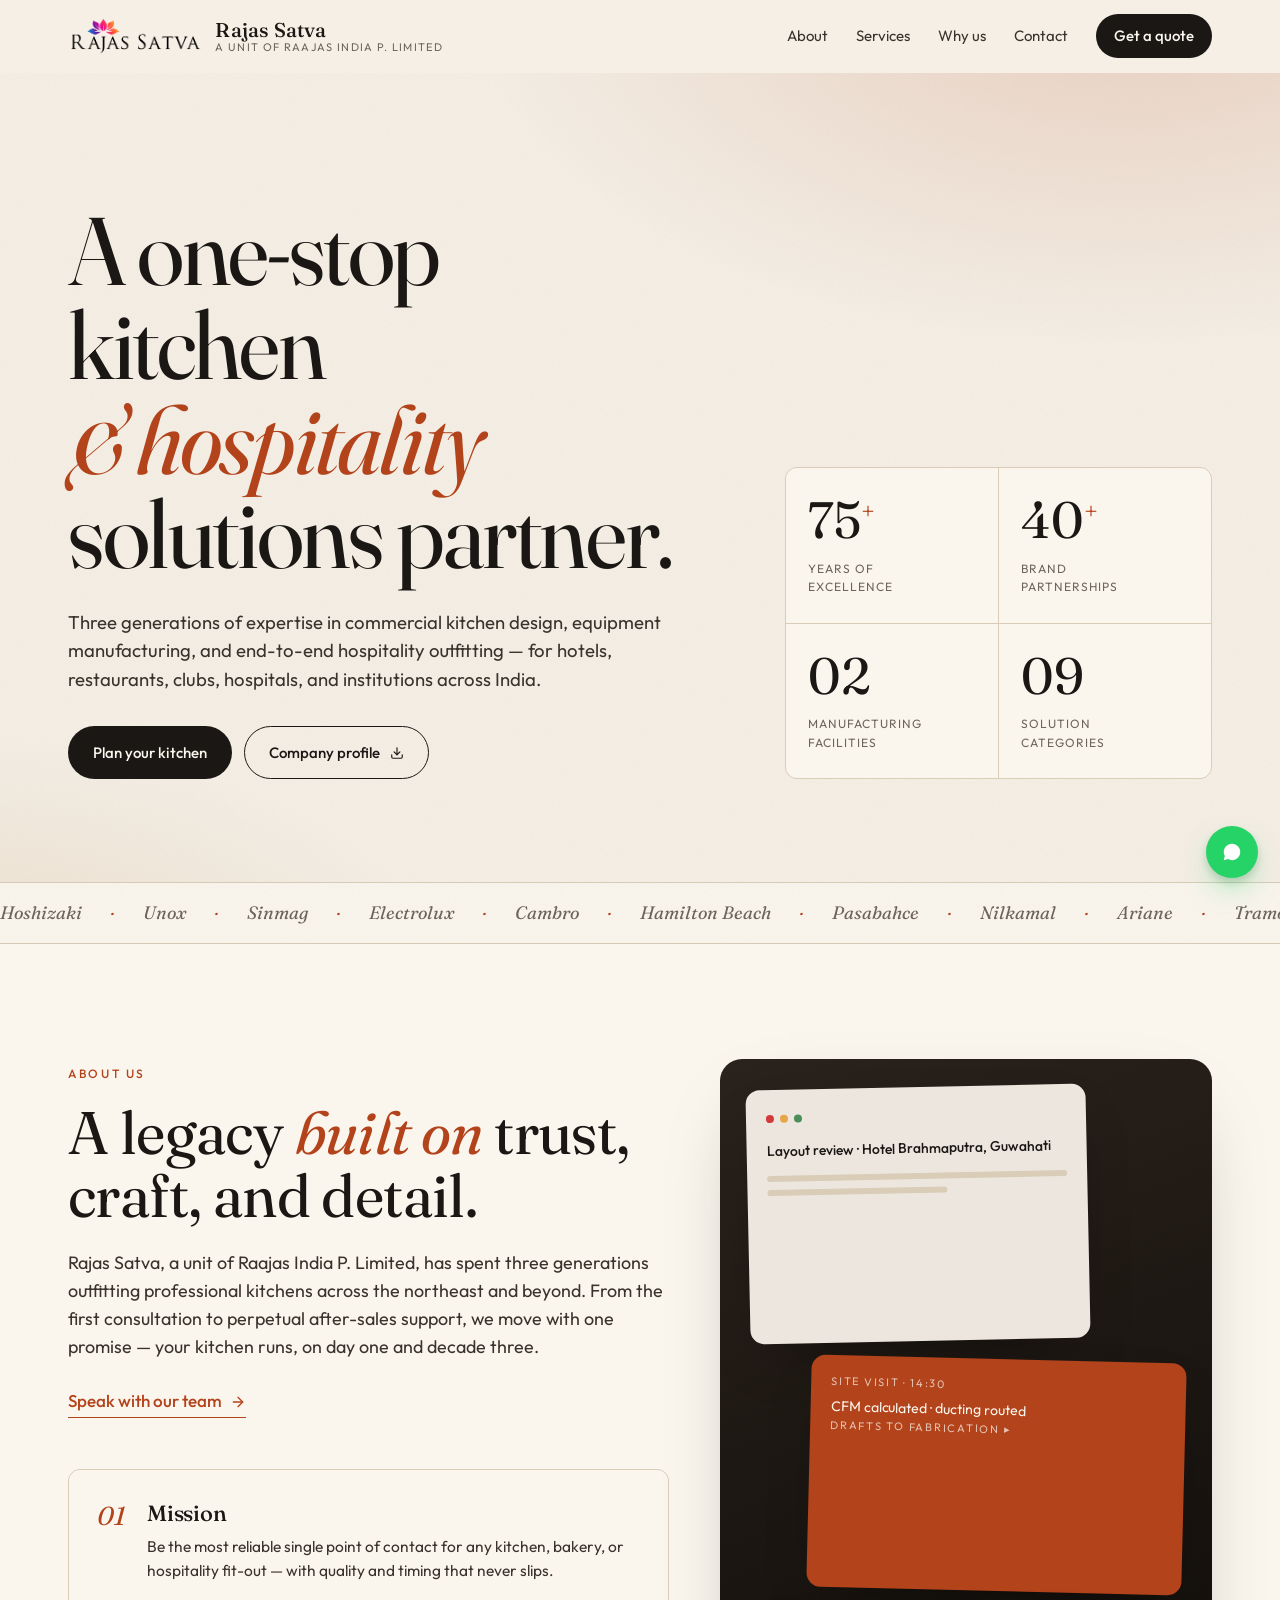
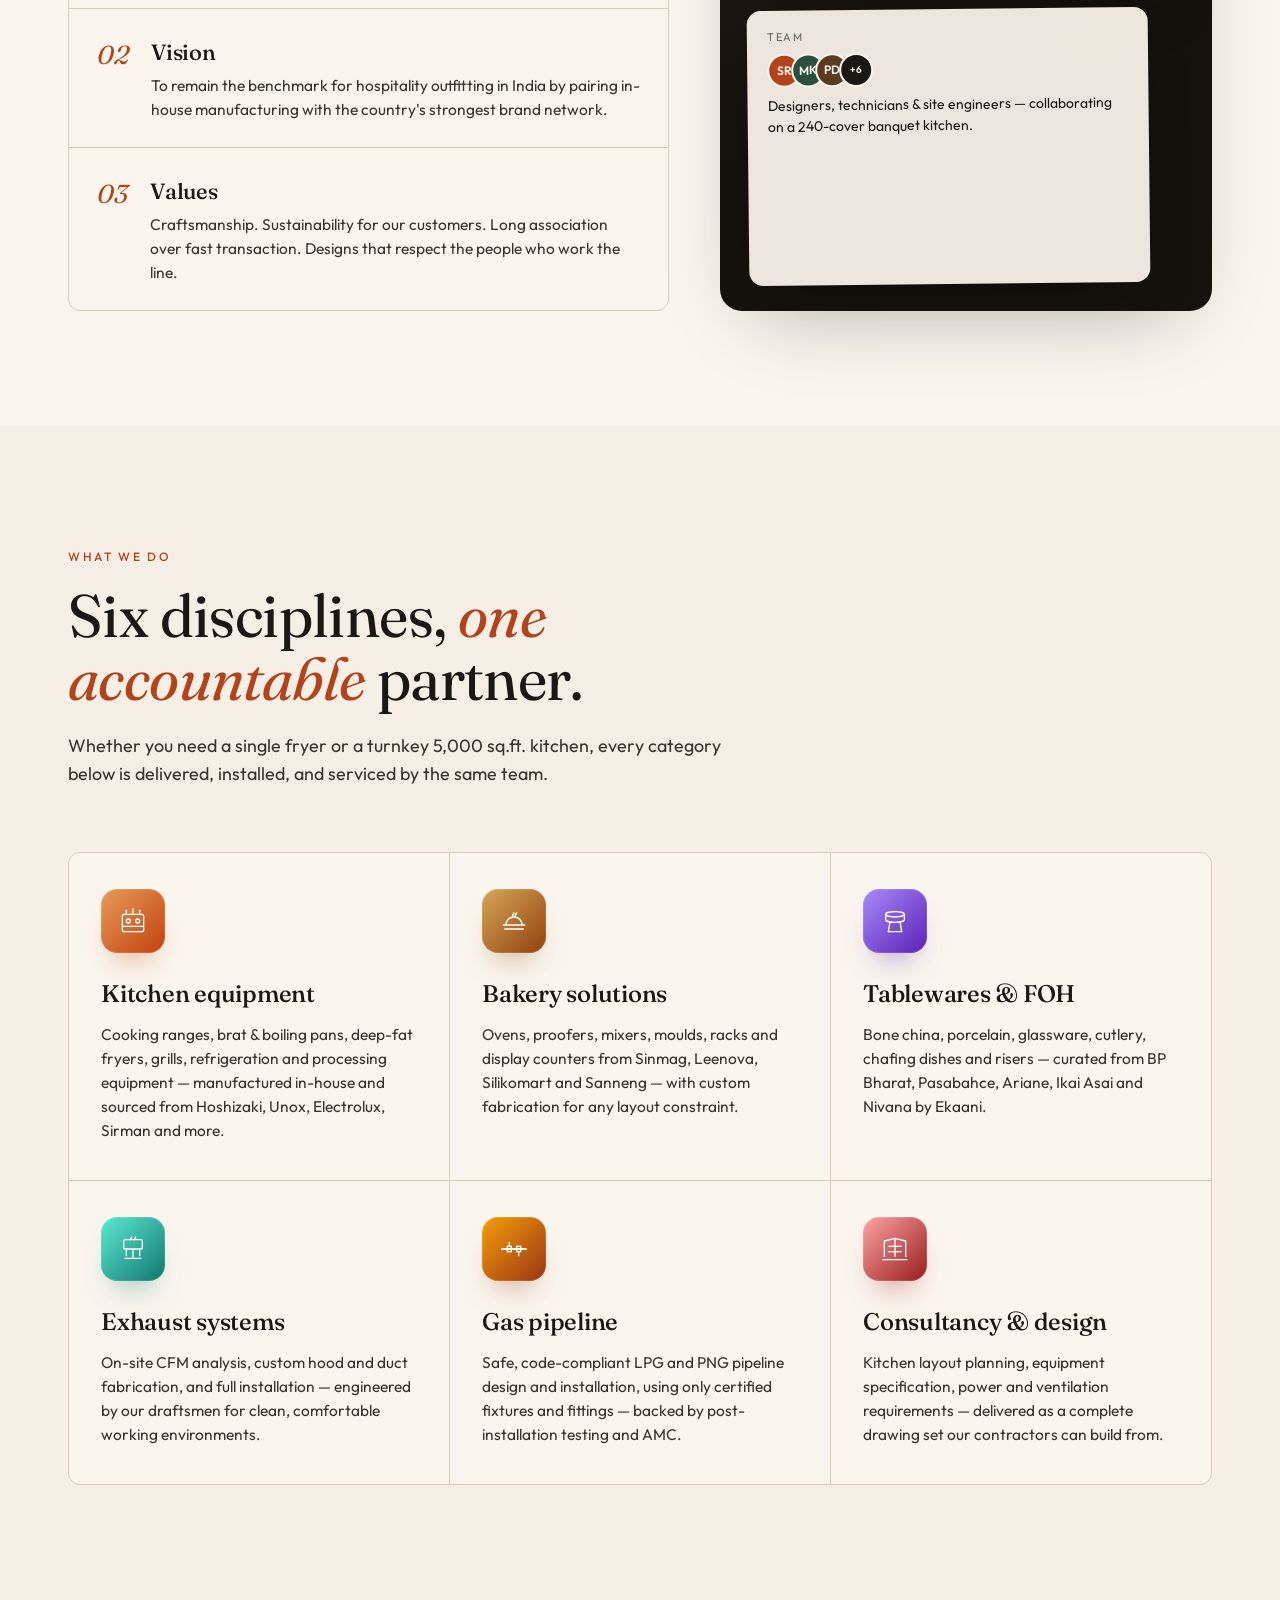
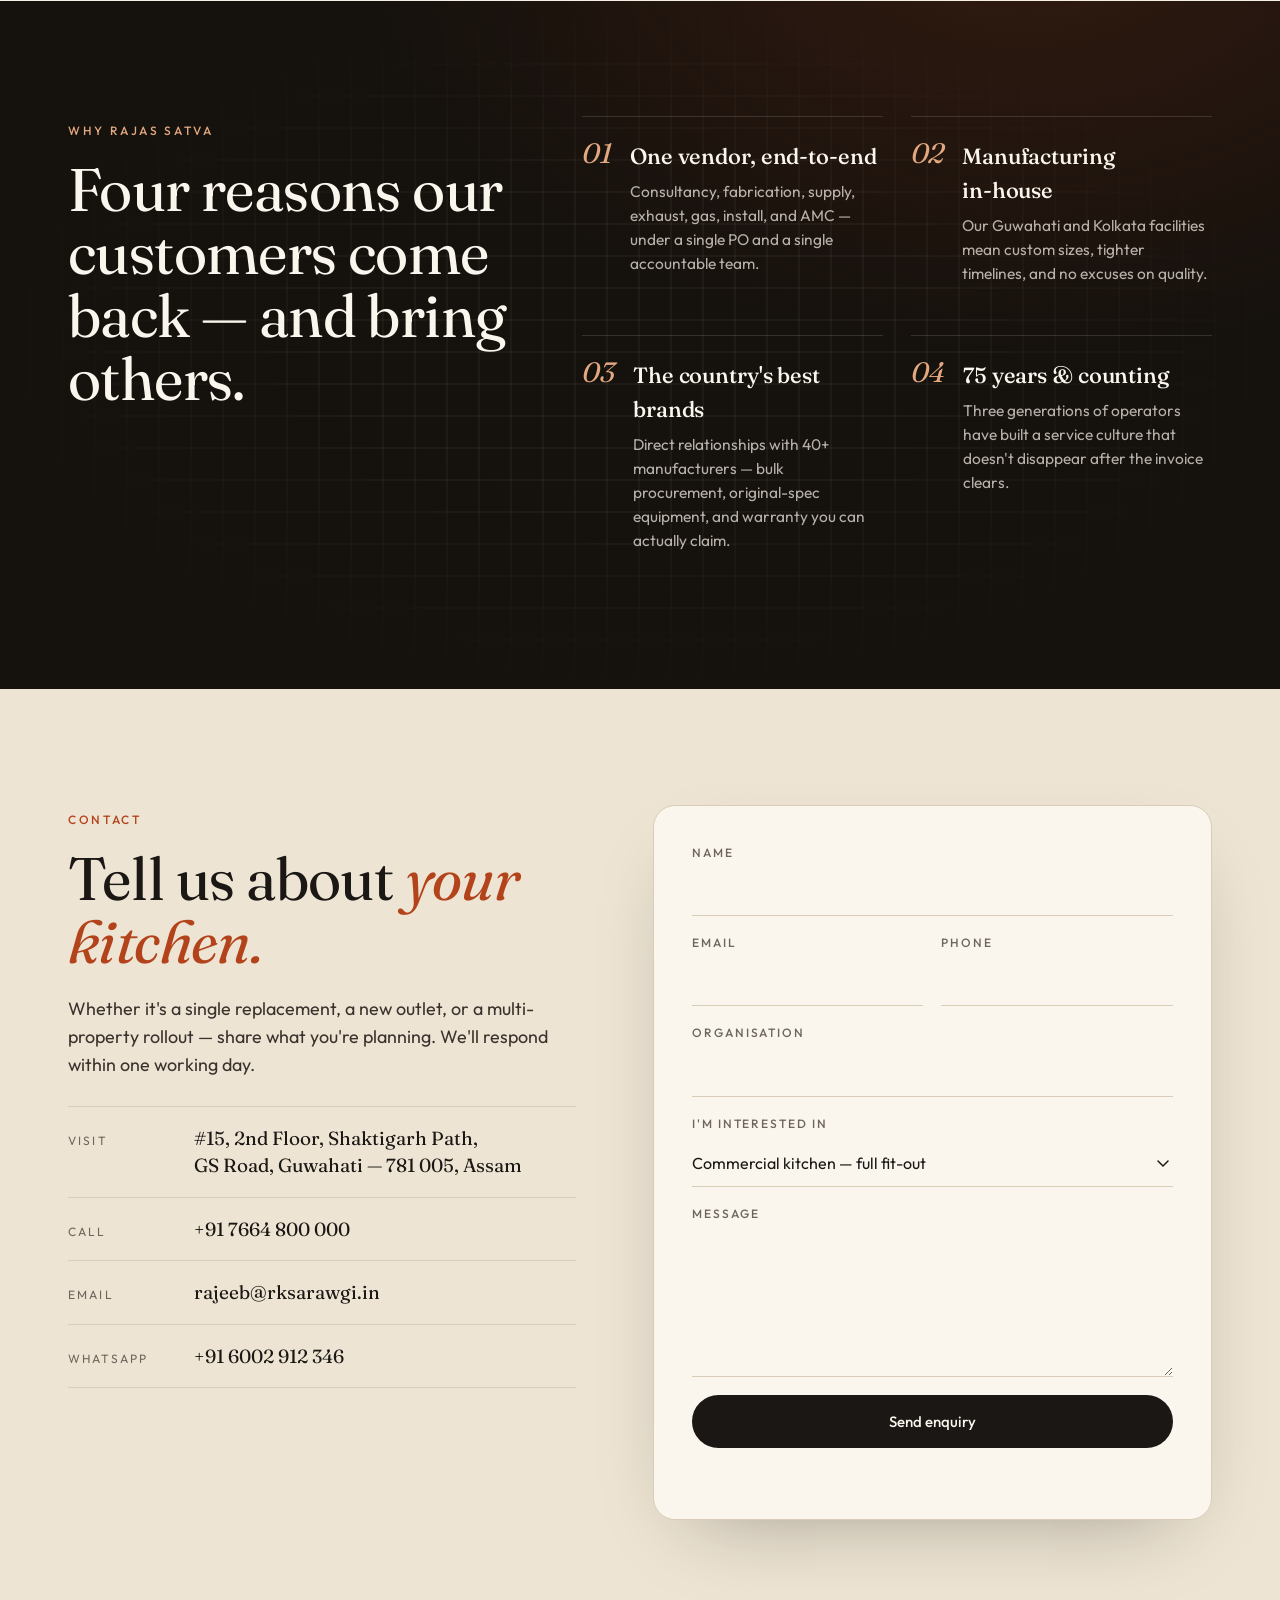
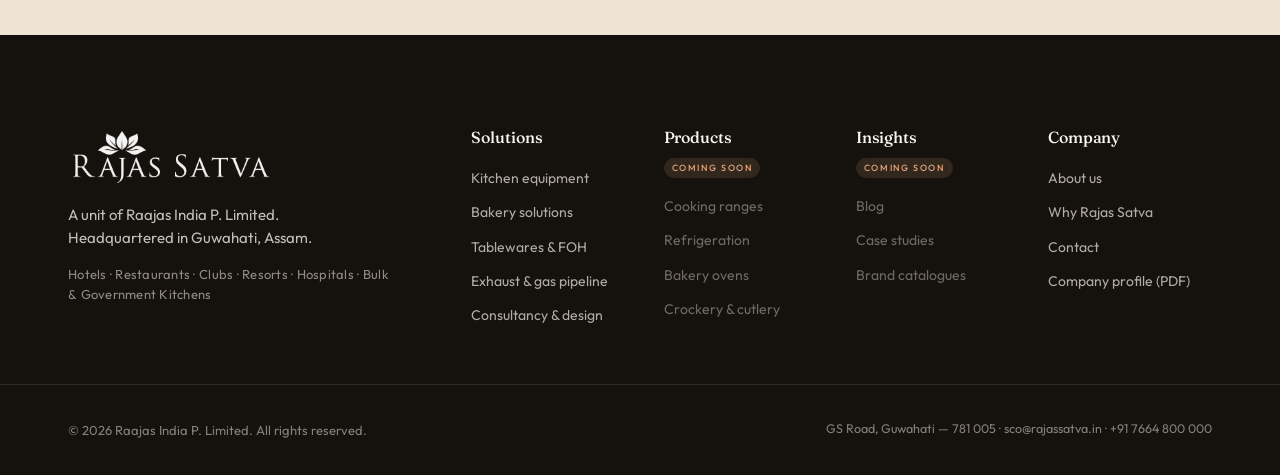
==== commit 2306baae: "Update index.html" ====
--- a/index.html
+++ b/index.html
@@ -316,7 +316,7 @@
         </li>
         <li>
           <span class="ci-label">Email</span>
-          <a class="ci-value" href="mailto:sco@rajassatva.in">sco@rajassatva.in</a>
+          <a class="ci-value" href="mailto:rajeeb@rksarawgi.in">rajeeb@rksarawgi.in</a>
         </li>
         <li>
           <span class="ci-label">WhatsApp</span>
@@ -329,7 +329,7 @@
   class="contact-form"
   id="contactForm"
   method="POST"
-  action="https://formsubmit.co/sco@rajassatva.in"
+  action="https://formsubmit.co/rajeeb@rksarawgi.in"
 >
 
   <input type="hidden" name="_subject" value="New Enquiry - Rajas Satva">
